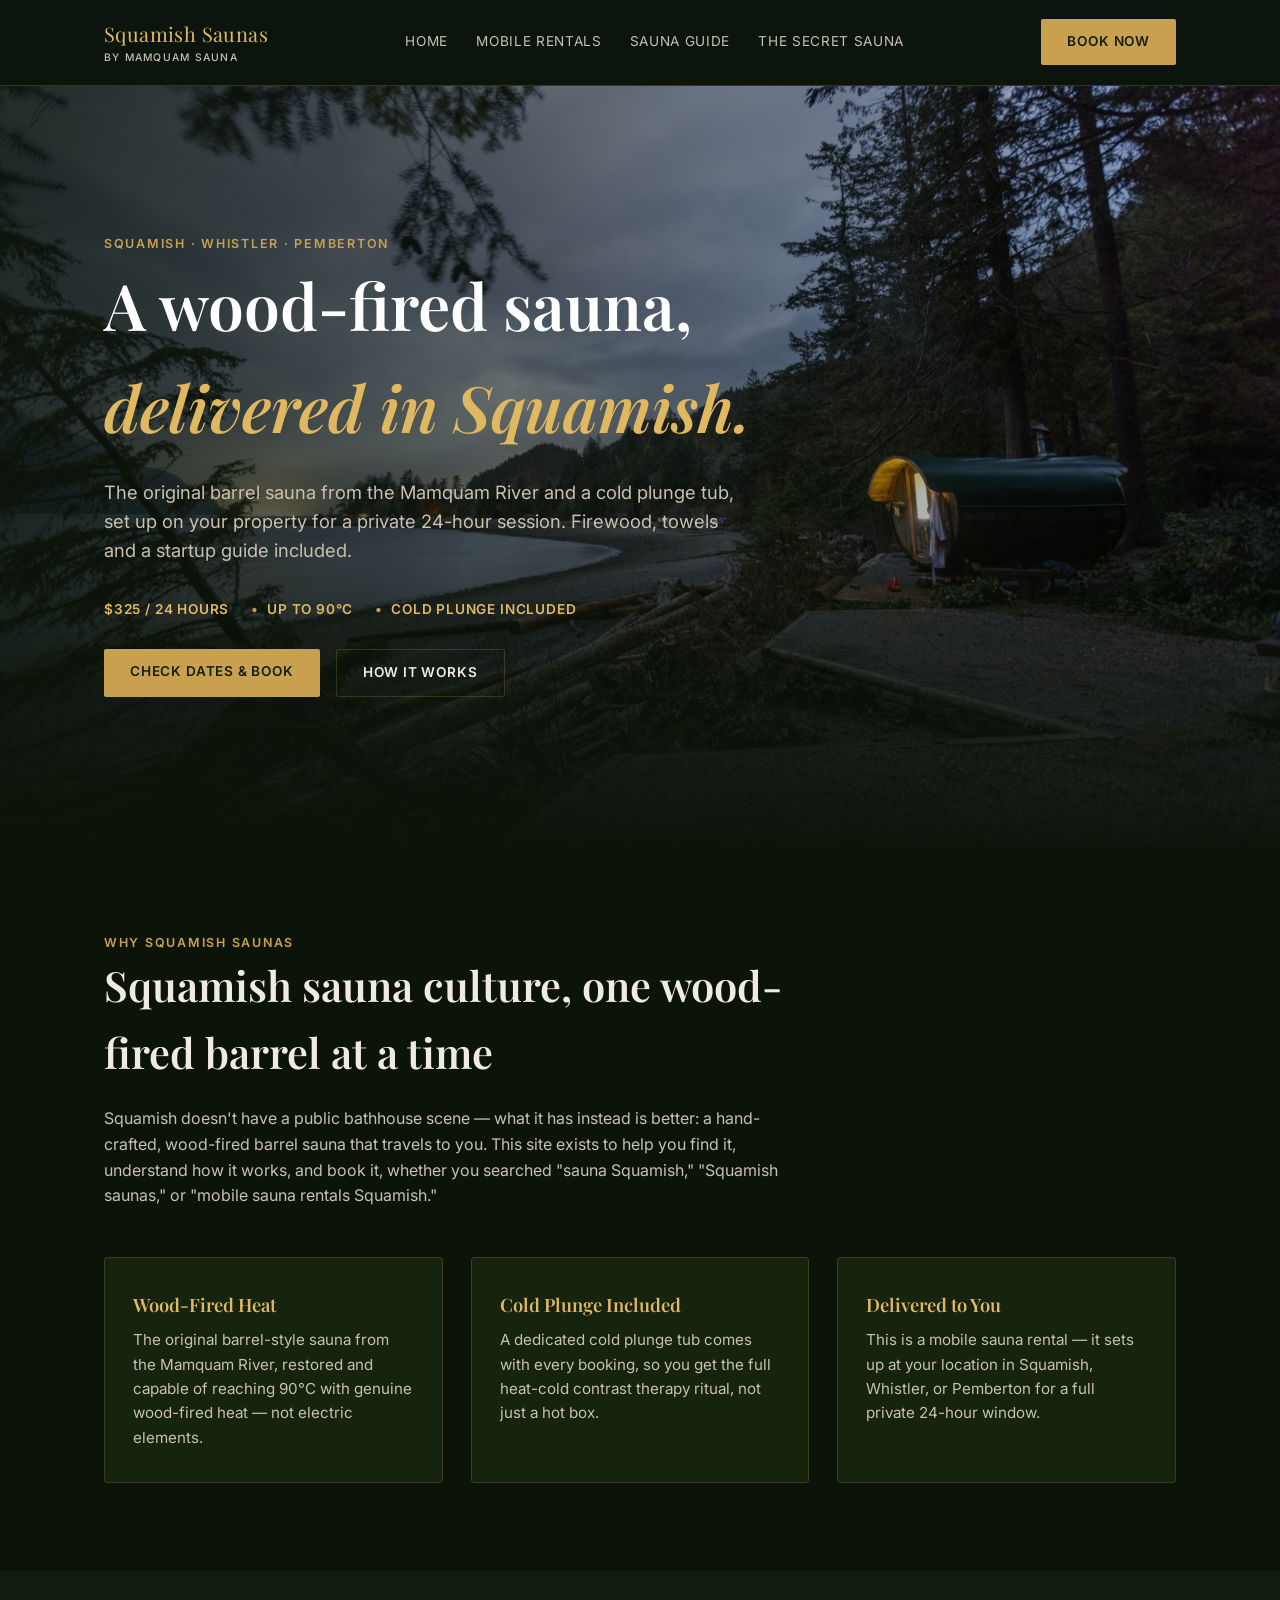
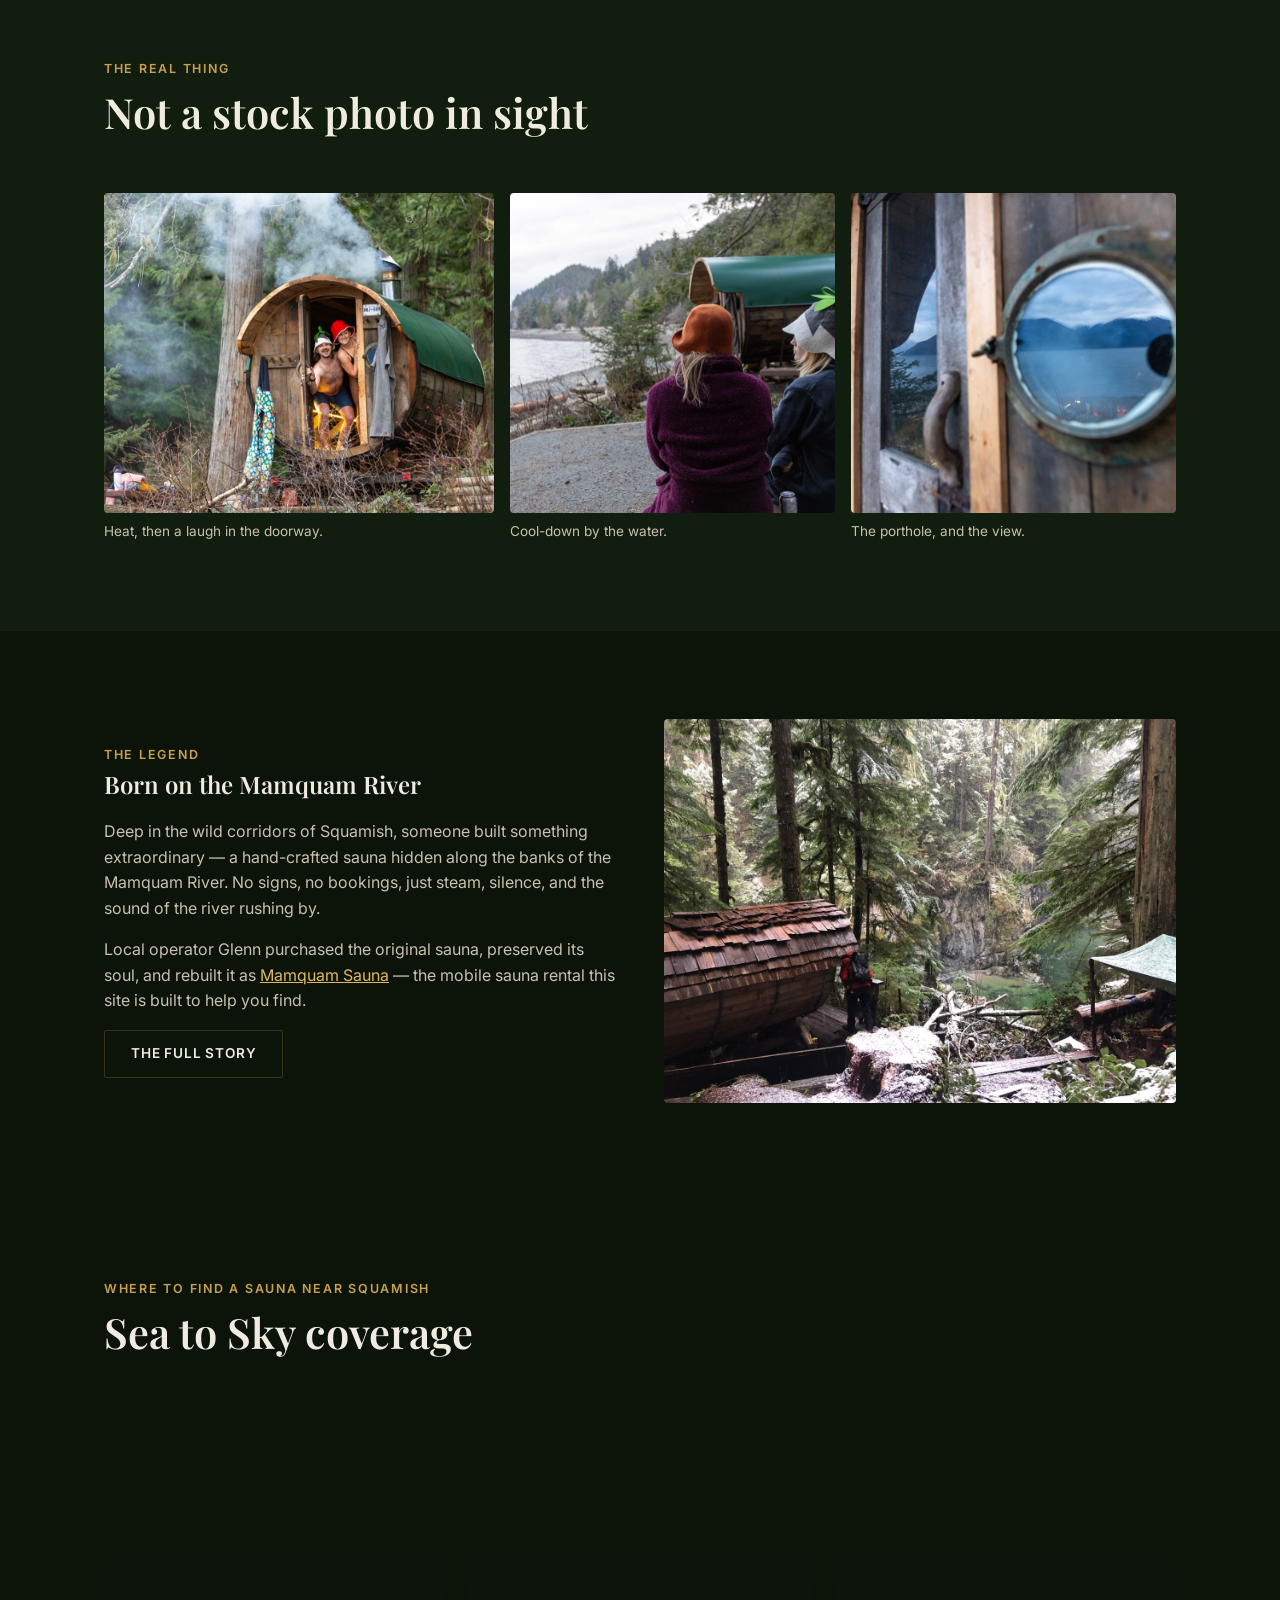
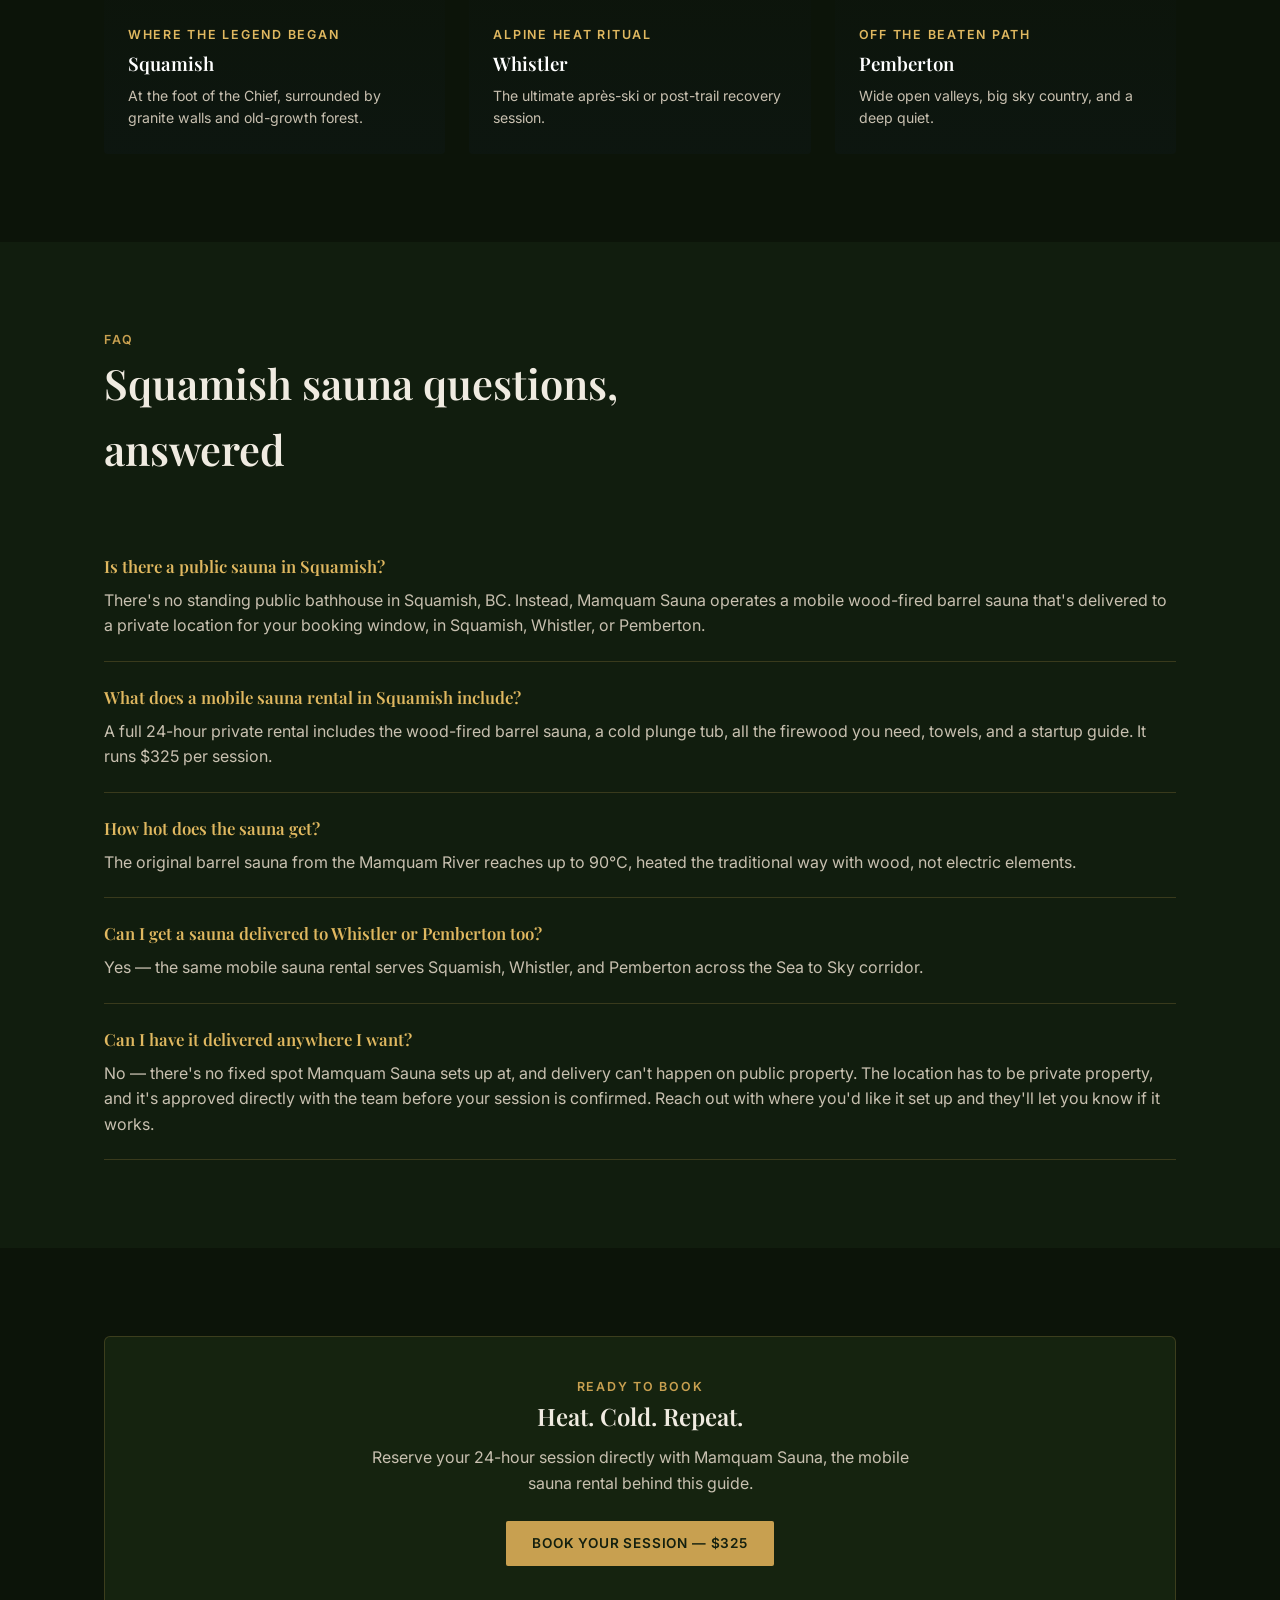
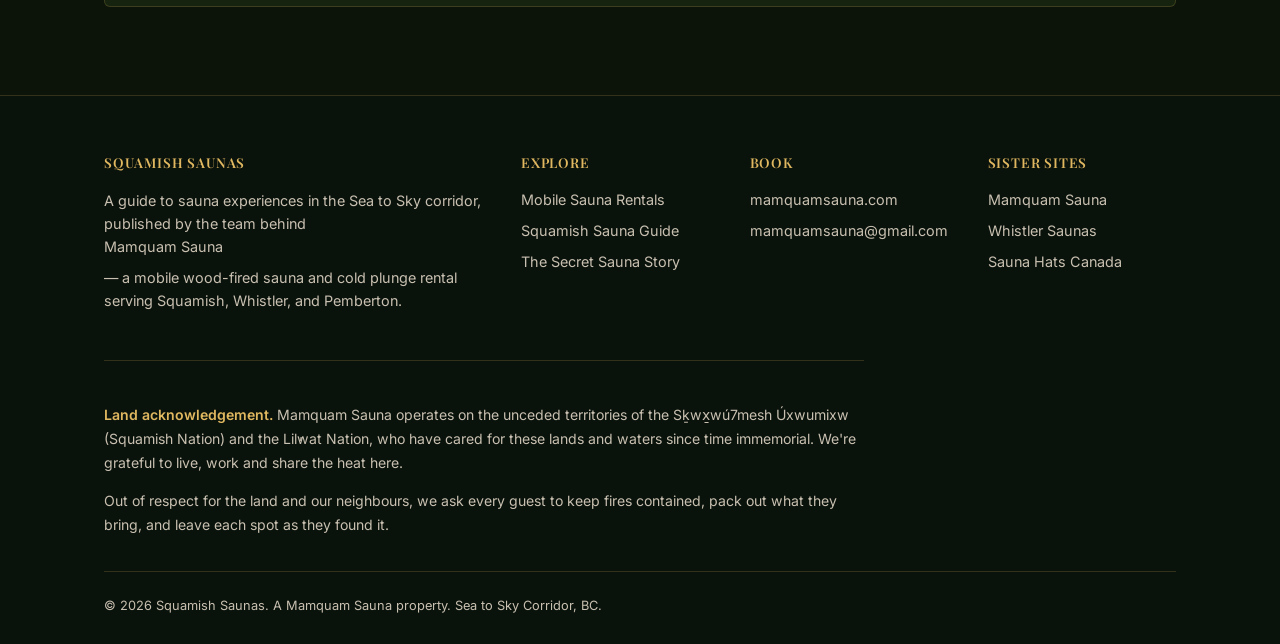
==== index.html @ cf13e7b3 "Respect note: drop private-property line Co-Authored-By: Claude Opus 5.5 <noreply@anthropic.com>" ====
<!DOCTYPE html>
<html lang="en">
<head>
<meta charset="UTF-8" />
<meta name="viewport" content="width=device-width, initial-scale=1.0" />
<title>Squamish Saunas | Sauna &amp; Mobile Sauna Rentals in Squamish, BC</title>
<meta name="description" content="Your guide to saunas in Squamish, BC — including mobile sauna rentals with cold plunge, wood-fired heat, and firewood included. Brought to you by Mamquam Sauna." />
<meta name="robots" content="index, follow" />
<link rel="canonical" href="https://www.saunasquamish.com/" />
<meta property="og:type" content="website" />
<meta property="og:site_name" content="Squamish Saunas" />
<meta property="og:title" content="Squamish Saunas | Sauna & Mobile Sauna Rentals in Squamish, BC" />
<meta property="og:description" content="Your guide to saunas in Squamish, BC — including mobile sauna rentals with cold plunge, wood-fired heat, and firewood included." />
<meta property="og:url" content="https://www.saunasquamish.com/" />
<meta property="og:image" content="https://www.saunasquamish.com/img/sauna-dusk.jpg" />
<meta name="twitter:card" content="summary_large_image" />
<link rel="stylesheet" href="style.css" />
<script type="application/ld+json">
{
  "@context": "https://schema.org",
  "@type": "LocalBusiness",
  "name": "Squamish Saunas",
  "alternateName": "Mamquam Sauna",
  "description": "Mobile sauna rentals and sauna sessions in Squamish, BC, featuring wood-fired heat and cold plunge.",
  "url": "https://www.saunasquamish.com/",
  "priceRange": "$325",
  "areaServed": [
    { "@type": "City", "name": "Squamish" },
    { "@type": "City", "name": "Whistler" },
    { "@type": "City", "name": "Pemberton" }
  ],
  "address": { "@type": "PostalAddress", "addressLocality": "Squamish", "addressRegion": "BC", "addressCountry": "CA" },
  "sameAs": ["https://www.mamquamsauna.com/", "https://www.saunawhistler.com/"]
}
</script>
</head>
<body>

<header class="site">
  <div class="bar">
    <div class="brand">Squamish Saunas<small>By Mamquam Sauna</small></div>
    <nav class="main">
      <a href="/">Home</a>
      <a href="mobile-sauna-rentals-squamish.html">Mobile Rentals</a>
      <a href="squamish-saunas-guide.html">Sauna Guide</a>
      <a href="mamquam-sauna.html">The Secret Sauna</a>
    </nav>
    <button class="hamburger" type="button" aria-label="Menu" aria-expanded="false">&#9776;</button>
    <a href="https://rentedlocal.com/book-appointment?embed_key=mamquamsauna-f3160d" class="btn" data-book>Book Now</a>
  </div>
</header>

<section class="hero" style="background-image:url('img/sauna-dusk.jpg');">
  <div class="wrap">
    <div class="eyebrow">Squamish · Whistler · Pemberton</div>
    <h1>A wood-fired sauna,<br><em>delivered in Squamish.</em></h1>
    <p class="lead">The original barrel sauna from the Mamquam River and a cold plunge tub, set up on your property for a private 24-hour session. Firewood, towels and a startup guide included.</p>
    <ul class="facts"><li>$325 / 24 hours</li><li>Up to 90°C</li><li>Cold plunge included</li></ul>
    <div class="cta-row">
      <a href="https://rentedlocal.com/book-appointment?embed_key=mamquamsauna-f3160d" class="btn" data-book>Check Dates &amp; Book</a>
      <a href="mobile-sauna-rentals-squamish.html" class="btn ghost">How It Works</a>
    </div>
  </div>
</section>

<section>
  <div class="wrap">
    <div class="section-head">
      <div class="eyebrow">Why Squamish Saunas</div>
      <h2>Squamish sauna culture, one wood-fired barrel at a time</h2>
      <p style="color:var(--text-dim)">Squamish doesn't have a public bathhouse scene — what it has instead is better: a hand-crafted, wood-fired barrel sauna that travels to you. This site exists to help you find it, understand how it works, and book it, whether you searched "sauna Squamish," "Squamish saunas," or "mobile sauna rentals Squamish."</p>
    </div>
    <div class="grid-3">
      <div class="card">
        <h3>Wood-Fired Heat</h3>
        <p>The original barrel-style sauna from the Mamquam River, restored and capable of reaching 90°C with genuine wood-fired heat — not electric elements.</p>
      </div>
      <div class="card">
        <h3>Cold Plunge Included</h3>
        <p>A dedicated cold plunge tub comes with every booking, so you get the full heat-cold contrast therapy ritual, not just a hot box.</p>
      </div>
      <div class="card">
        <h3>Delivered to You</h3>
        <p>This is a mobile sauna rental — it sets up at your location in Squamish, Whistler, or Pemberton for a full private 24-hour window.</p>
      </div>
    </div>
  </div>
</section>

<section class="alt">
  <div class="wrap">
    <div class="section-head">
      <div class="eyebrow">The Real Thing</div>
      <h2>Not a stock photo in sight</h2>
    </div>
    <div class="photo-strip three">
      <figure><img src="img/sauna-door.jpg" alt="Two people in sauna hats smiling from the doorway of the wood-fired barrel sauna, steam rising" loading="lazy" /><figcaption>Heat, then a laugh in the doorway.</figcaption></figure>
      <figure><img src="img/sauna-shore.jpg" alt="Two friends in felt sauna hats cooling down beside the barrel sauna on the shore" loading="lazy" /><figcaption>Cool-down by the water.</figcaption></figure>
      <figure><img src="img/sauna-porthole.jpg" alt="Brass porthole on the sauna door reflecting mountains and the ocean" loading="lazy" /><figcaption>The porthole, and the view.</figcaption></figure>
    </div>
  </div>
</section>

<section>
  <div class="wrap grid-2">
    <div>
      <div class="eyebrow">The Legend</div>
      <h2>Born on the Mamquam River</h2>
      <p style="color:var(--text-dim)">Deep in the wild corridors of Squamish, someone built something extraordinary — a hand-crafted sauna hidden along the banks of the Mamquam River. No signs, no bookings, just steam, silence, and the sound of the river rushing by.</p>
      <p style="color:var(--text-dim)">Local operator Glenn purchased the original sauna, preserved its soul, and rebuilt it as <a href="mamquam-sauna.html" style="color:var(--gold-bright); text-decoration:underline;">Mamquam Sauna</a> — the mobile sauna rental this site is built to help you find.</p>
      <a href="mamquam-sauna.html" class="btn ghost">The Full Story</a>
    </div>
    <img class="rounded" src="img/sauna-river.jpg" alt="The original Mamquam Sauna on the banks of the Mamquam River, Squamish" loading="lazy" />
  </div>
</section>

<section>
  <div class="wrap">
    <div class="section-head">
      <div class="eyebrow">Where to Find a Sauna Near Squamish</div>
      <h2>Sea to Sky coverage</h2>
    </div>
    <div class="locations-grid">
      <a class="loc-card" href="https://www.mamquamsauna.com/#locations" style="background-image:url('https://images.unsplash.com/photo-1663645038231-55fef6adb6e1?crop=entropy&cs=tinysrgb&fit=max&fm=jpg&q=80&w=800')">
        <div class="inner"><div class="eyebrow">Where the legend began</div><h3>Squamish</h3><p>At the foot of the Chief, surrounded by granite walls and old-growth forest.</p></div>
      </a>
      <a class="loc-card" href="https://www.mamquamsauna.com/#locations" style="background-image:url('https://images.unsplash.com/photo-1639436027140-d8b8d7ac5af4?crop=entropy&cs=tinysrgb&fit=max&fm=jpg&q=80&w=800')">
        <div class="inner"><div class="eyebrow">Alpine heat ritual</div><h3>Whistler</h3><p>The ultimate après-ski or post-trail recovery session.</p></div>
      </a>
      <a class="loc-card" href="https://www.mamquamsauna.com/#locations" style="background-image:url('https://images.unsplash.com/photo-1689771716787-0d593884bd65?crop=entropy&cs=tinysrgb&fit=max&fm=jpg&q=80&w=800')">
        <div class="inner"><div class="eyebrow">Off the beaten path</div><h3>Pemberton</h3><p>Wide open valleys, big sky country, and a deep quiet.</p></div>
      </a>
    </div>
  </div>
</section>

<section class="alt">
  <div class="wrap">
    <div class="section-head">
      <div class="eyebrow">FAQ</div>
      <h2>Squamish sauna questions, answered</h2>
    </div>
    <div class="faq-item">
      <h3>Is there a public sauna in Squamish?</h3>
      <p>There's no standing public bathhouse in Squamish, BC. Instead, Mamquam Sauna operates a mobile wood-fired barrel sauna that's delivered to a private location for your booking window, in Squamish, Whistler, or Pemberton.</p>
    </div>
    <div class="faq-item">
      <h3>What does a mobile sauna rental in Squamish include?</h3>
      <p>A full 24-hour private rental includes the wood-fired barrel sauna, a cold plunge tub, all the firewood you need, towels, and a startup guide. It runs $325 per session.</p>
    </div>
    <div class="faq-item">
      <h3>How hot does the sauna get?</h3>
      <p>The original barrel sauna from the Mamquam River reaches up to 90°C, heated the traditional way with wood, not electric elements.</p>
    </div>
    <div class="faq-item">
      <h3>Can I get a sauna delivered to Whistler or Pemberton too?</h3>
      <p>Yes — the same mobile sauna rental serves Squamish, Whistler, and Pemberton across the Sea to Sky corridor.</p>
    </div>
    <div class="faq-item">
      <h3>Can I have it delivered anywhere I want?</h3>
      <p>No — there's no fixed spot Mamquam Sauna sets up at, and delivery can't happen on public property. The location has to be private property, and it's approved directly with the team before your session is confirmed. Reach out with where you'd like it set up and they'll let you know if it works.</p>
    </div>
  </div>
</section>

<section>
  <div class="wrap">
    <div class="callout">
      <div class="eyebrow">Ready to book</div>
      <h2>Heat. Cold. Repeat.</h2>
      <p>Reserve your 24-hour session directly with Mamquam Sauna, the mobile sauna rental behind this guide.</p>
      <a href="https://rentedlocal.com/book-appointment?embed_key=mamquamsauna-f3160d" class="btn" data-book>Book Your Session — $325</a>
    </div>
  </div>
</section>

<footer class="site">
  <div class="wrap">
    <div class="footer-grid">
      <div>
        <h4>Squamish Saunas</h4>
        <p>A guide to sauna experiences in the Sea to Sky corridor, published by the team behind <a href="https://www.mamquamsauna.com/">Mamquam Sauna</a> — a mobile wood-fired sauna and cold plunge rental serving Squamish, Whistler, and Pemberton.</p>
      </div>
      <div>
        <h4>Explore</h4>
        <a href="mobile-sauna-rentals-squamish.html">Mobile Sauna Rentals</a>
        <a href="squamish-saunas-guide.html">Squamish Sauna Guide</a>
        <a href="mamquam-sauna.html">The Secret Sauna Story</a>
      </div>
      <div>
        <h4>Book</h4>
        <a href="https://www.mamquamsauna.com/">mamquamsauna.com</a>
        <a href="mailto:mamquamsauna@gmail.com">mamquamsauna@gmail.com</a>
      </div>
      <div>
        <h4>Sister Sites</h4>
        <a href="https://www.mamquamsauna.com/">Mamquam Sauna</a>
        <a href="https://www.saunawhistler.com/">Whistler Saunas</a>
        <a href="https://saunahatcanada.com/">Sauna Hats Canada</a>
      </div>
    </div>
    <div class="land-ack">
      <p><strong>Land acknowledgement.</strong> Mamquam Sauna operates on the unceded territories of the Sḵwx̱wú7mesh Úxwumixw (Squamish Nation) and the Lil̓wat Nation, who have cared for these lands and waters since time immemorial. We're grateful to live, work and share the heat here.</p>
      <p>Out of respect for the land and our neighbours, we ask every guest to keep fires contained, pack out what they bring, and leave each spot as they found it.</p>
    </div>
    <div class="footer-bottom">
      <span>&copy; 2026 Squamish Saunas. A Mamquam Sauna property. Sea to Sky Corridor, BC.</span>
    </div>
  </div>
</footer>

<script src="https://rentedlocal.com/rented-local-widget.js" data-embed-key="mamquamsauna-f3160d" data-embed-auto="false" defer></script>
<script src="https://sauna-chat.thefulltimehobby.workers.dev/widget.js" defer></script>
<script src="site.js" defer></script>
</body>
</html>
---- style.css ----
@import url('https://fonts.googleapis.com/css2?family=Playfair+Display:wght@400;600;700&family=Inter:wght@300;400;500;600&display=swap');

:root {
  --bg: #0c1409;
  --bg-alt: #111d0e;
  --panel: #15230f;
  --gold: #c8a050;
  --gold-bright: #e0b860;
  --text: #f0ebe1;
  --text-dim: #c8c0b0;
  --border: rgba(200, 160, 80, 0.22);
}

* { box-sizing: border-box; }

html { scroll-behavior: smooth; }

body {
  margin: 0;
  background: var(--bg);
  color: var(--text);
  font-family: 'Inter', -apple-system, BlinkMacSystemFont, sans-serif;
  line-height: 1.6;
}

h1, h2, h3, h4 { font-family: 'Playfair Display', serif; font-weight: 600; margin: 0 0 0.5em; }

a { color: inherit; text-decoration: none; }

.wrap { max-width: 1120px; margin: 0 auto; padding: 0 24px; }

.eyebrow {
  color: var(--gold);
  letter-spacing: 0.14em;
  text-transform: uppercase;
  font-size: 0.78rem;
  font-weight: 600;
}

/* Header */
header.site {
  position: sticky;
  top: 0;
  z-index: 50;
  background: rgba(13, 22, 16, 0.92);
  backdrop-filter: blur(6px);
  border-bottom: 1px solid var(--border);
}
header.site .bar {
  display: flex;
  align-items: center;
  justify-content: space-between;
  padding: 18px 24px;
  max-width: 1120px;
  margin: 0 auto;
}
.brand {
  font-family: 'Playfair Display', serif;
  font-size: 1.25rem;
  color: var(--gold-bright);
  letter-spacing: 0.02em;
}
.brand small { display: block; font-family: 'Inter', sans-serif; font-size: 0.65rem; letter-spacing: 0.12em; color: var(--text-dim); text-transform: uppercase; font-weight: 500; }
nav.main { display: flex; gap: 28px; align-items: center; }
nav.main a { font-size: 0.85rem; letter-spacing: 0.05em; text-transform: uppercase; color: var(--text-dim); }
nav.main a:hover { color: var(--gold-bright); }
.btn {
  display: inline-block;
  background: var(--gold);
  color: #14200f;
  padding: 12px 26px;
  border-radius: 2px;
  font-weight: 600;
  font-size: 0.85rem;
  letter-spacing: 0.06em;
  text-transform: uppercase;
  border: none;
  cursor: pointer;
}
.btn:hover { background: var(--gold-bright); }
.btn.ghost {
  background: transparent;
  color: var(--text);
  border: 1px solid var(--border);
}
.btn.ghost:hover { border-color: var(--gold); color: var(--gold-bright); }

/* Hero */
.hero {
  position: relative;
  min-height: 78vh;
  display: flex;
  align-items: center;
  background-size: cover;
  background-position: center;
}
.hero::before {
  content: '';
  position: absolute;
  inset: 0;
  background: linear-gradient(180deg, rgba(10,16,11,0.55) 0%, rgba(10,16,11,0.75) 55%, rgba(10,16,11,0.95) 100%);
}
.hero .wrap { position: relative; z-index: 2; padding-top: 60px; padding-bottom: 60px; }
.hero h1 { font-size: clamp(2.4rem, 5vw, 4.2rem); color: #fff; margin-bottom: 0.3em; }
.hero h1 em { font-style: italic; color: var(--gold-bright); }
.hero p.lead { max-width: 640px; font-size: 1.15rem; color: var(--text-dim); margin-bottom: 1.8em; }
.hero .cta-row { display: flex; gap: 16px; flex-wrap: wrap; }

section { padding: 88px 0; }
section.alt { background: var(--bg-alt); }
.section-head { max-width: 680px; margin-bottom: 48px; }
.section-head h2 { font-size: clamp(1.8rem, 3.4vw, 2.6rem); }

.grid-3 { display: grid; grid-template-columns: repeat(3, 1fr); gap: 28px; }
.grid-2 { display: grid; grid-template-columns: 1fr 1fr; gap: 48px; align-items: center; }

.card {
  background: var(--panel);
  border: 1px solid var(--border);
  padding: 32px 28px;
  border-radius: 4px;
}
.card h3 { color: var(--gold-bright); font-size: 1.15rem; }
.card p { color: var(--text-dim); font-size: 0.95rem; margin: 0; }

img.rounded { width: 100%; border-radius: 4px; display: block; }

.stat-row { display: flex; gap: 48px; flex-wrap: wrap; margin-top: 32px; }
.stat { }
.stat .num { font-family: 'Playfair Display', serif; font-size: 2.2rem; color: var(--gold-bright); }
.stat .label { color: var(--text-dim); font-size: 0.85rem; text-transform: uppercase; letter-spacing: 0.05em; }

.locations-grid { display: grid; grid-template-columns: repeat(3, 1fr); gap: 24px; }
.loc-card {
  position: relative;
  border-radius: 4px;
  overflow: hidden;
  height: 340px;
  background-size: cover;
  background-position: center;
  display: flex;
  align-items: flex-end;
}
.loc-card::before { content: ''; position: absolute; inset: 0; background: linear-gradient(180deg, rgba(13,22,16,0) 30%, rgba(13,22,16,0.92) 100%); }
.loc-card .inner { position: relative; z-index: 2; padding: 24px; }
.loc-card .eyebrow { color: var(--gold-bright); }
.loc-card h3 { margin: 4px 0 6px; color: #fff; }
.loc-card p { color: var(--text-dim); font-size: 0.88rem; margin: 0; }

.faq-item { border-bottom: 1px solid var(--border); padding: 22px 0; }
.faq-item h3 { font-size: 1.05rem; color: var(--gold-bright); margin-bottom: 8px; }
.faq-item p { color: var(--text-dim); margin: 0; }

.pull-quote {
  font-family: 'Playfair Display', serif;
  font-style: italic;
  font-size: clamp(1.3rem, 2.6vw, 1.8rem);
  text-align: center;
  color: var(--gold-bright);
  max-width: 780px;
  margin: 0 auto;
}

.callout {
  background: var(--panel);
  border: 1px solid var(--border);
  border-radius: 6px;
  padding: 40px;
  text-align: center;
}
.callout h2 { margin-bottom: 0.4em; }
.callout p { color: var(--text-dim); max-width: 560px; margin: 0 auto 24px; }

article.guide {
  max-width: 760px;
  margin: 0 auto;
}
article.guide h2 { margin-top: 1.6em; font-size: 1.6rem; color: var(--gold-bright); }
article.guide p, article.guide li { color: var(--text-dim); font-size: 1.02rem; }
article.guide ul { padding-left: 1.2em; }
article.guide .lead { font-size: 1.15rem; color: var(--text); }

footer.site {
  background: #0a120c;
  border-top: 1px solid var(--border);
  padding: 56px 0 28px;
}
.footer-grid { display: grid; grid-template-columns: 2fr 1fr 1fr 1fr; gap: 40px; margin-bottom: 40px; }
.footer-grid h4 { color: var(--gold-bright); font-size: 0.85rem; text-transform: uppercase; letter-spacing: 0.06em; margin-bottom: 14px; }
.footer-grid p, .footer-grid a { color: var(--text-dim); font-size: 0.9rem; display: block; margin-bottom: 8px; }
.footer-grid a:hover { color: var(--gold-bright); }
.footer-bottom { border-top: 1px solid var(--border); padding-top: 24px; font-size: 0.8rem; color: var(--text-dim); display: flex; justify-content: space-between; flex-wrap: wrap; gap: 12px; }

.hamburger { display: none; background: none; border: none; color: var(--text); font-size: 1.5rem; cursor: pointer; }

@media (max-width: 860px) {
  .grid-3 { grid-template-columns: 1fr; }
  .grid-2 { grid-template-columns: 1fr; }
  .locations-grid { grid-template-columns: 1fr; }
  .footer-grid { grid-template-columns: 1fr; }
  nav.main { display: none; }
  .hamburger { display: block; }
  header.site .bar { flex-wrap: wrap; gap: 12px; padding: 14px 20px; }
  header.site .bar > .btn { padding: 10px 16px; font-size: 0.75rem; margin-left: auto; }
  header.site.menu-open nav.main {
    display: flex; flex-direction: column; align-items: flex-start; gap: 0;
    order: 10; width: 100%; padding: 8px 0 12px; border-top: 1px solid var(--border);
  }
  header.site.menu-open nav.main a { padding: 12px 0; font-size: 0.95rem; width: 100%; }
  .hero { min-height: 72vh; }
  .hero h1 { font-size: 2.1rem; line-height: 1.15; }
  section { padding: 64px 0; }
  .callout { padding: 32px 22px; }
}

/* Refresh: real photos, tighter hero, photo strip */
.hero { background-position: center 60%; min-height: min(78vh, 780px); }
.hero::before { background: linear-gradient(180deg, rgba(12,20,9,0.35) 0%, rgba(12,20,9,0.6) 50%, rgba(12,20,9,0.96) 100%); }
.hero .lead { color: #e6dfd2; }
.hero .facts { display: flex; flex-wrap: wrap; gap: 10px 22px; margin: 0 0 28px; padding: 0; list-style: none; color: var(--gold-bright); font-size: 0.85rem; letter-spacing: 0.06em; text-transform: uppercase; font-weight: 600; }
.hero .facts li::before { content: '\2022'; margin-right: 8px; color: var(--gold); }
.hero .facts li:first-child::before { content: none; margin: 0; }
.hamburger { width: 44px; height: 44px; line-height: 1; }
img.rounded { aspect-ratio: 4 / 3; object-fit: cover; }
.photo-strip { display: grid; grid-template-columns: 1.3fr 1fr; gap: 16px; }
.photo-strip figure { margin: 0; }
.photo-strip img { width: 100%; height: 360px; object-fit: cover; border-radius: 4px; display: block; }
.photo-strip figcaption { color: var(--text-dim); font-size: 0.85rem; margin-top: 8px; }
.photo-strip.three { grid-template-columns: 1.2fr 1fr 1fr; }
.photo-strip.three img { height: 320px; }
@media (max-width: 860px) {
  .photo-strip, .photo-strip.three { grid-template-columns: 1fr; }
  .photo-strip img, .photo-strip.three img { height: 240px; }
}

/* Hero text sits left; photo subject shows on the right */
.hero .wrap { width: 100%; }
.hero .wrap > * { max-width: 620px; }
.hero .wrap > h1 { max-width: 900px; }
.hero::before {
  background:
    linear-gradient(90deg, rgba(12,20,9,0.85) 0%, rgba(12,20,9,0.55) 45%, rgba(12,20,9,0.1) 100%),
    linear-gradient(180deg, rgba(12,20,9,0) 60%, rgba(12,20,9,0.95) 100%);
}
@media (max-width: 860px) {
  .hero::before { background: linear-gradient(180deg, rgba(12,20,9,0.45) 0%, rgba(12,20,9,0.7) 50%, rgba(12,20,9,0.96) 100%); }
}

/* Land acknowledgement (footer, every page) */
.land-ack { border-top: 1px solid var(--border); padding: 28px 0 4px; margin-bottom: 20px; max-width: 760px; }
.land-ack p { color: var(--text-dim); font-size: 0.88rem; line-height: 1.7; margin-bottom: 10px; }
.land-ack strong { color: var(--gold-bright); font-weight: 600; }
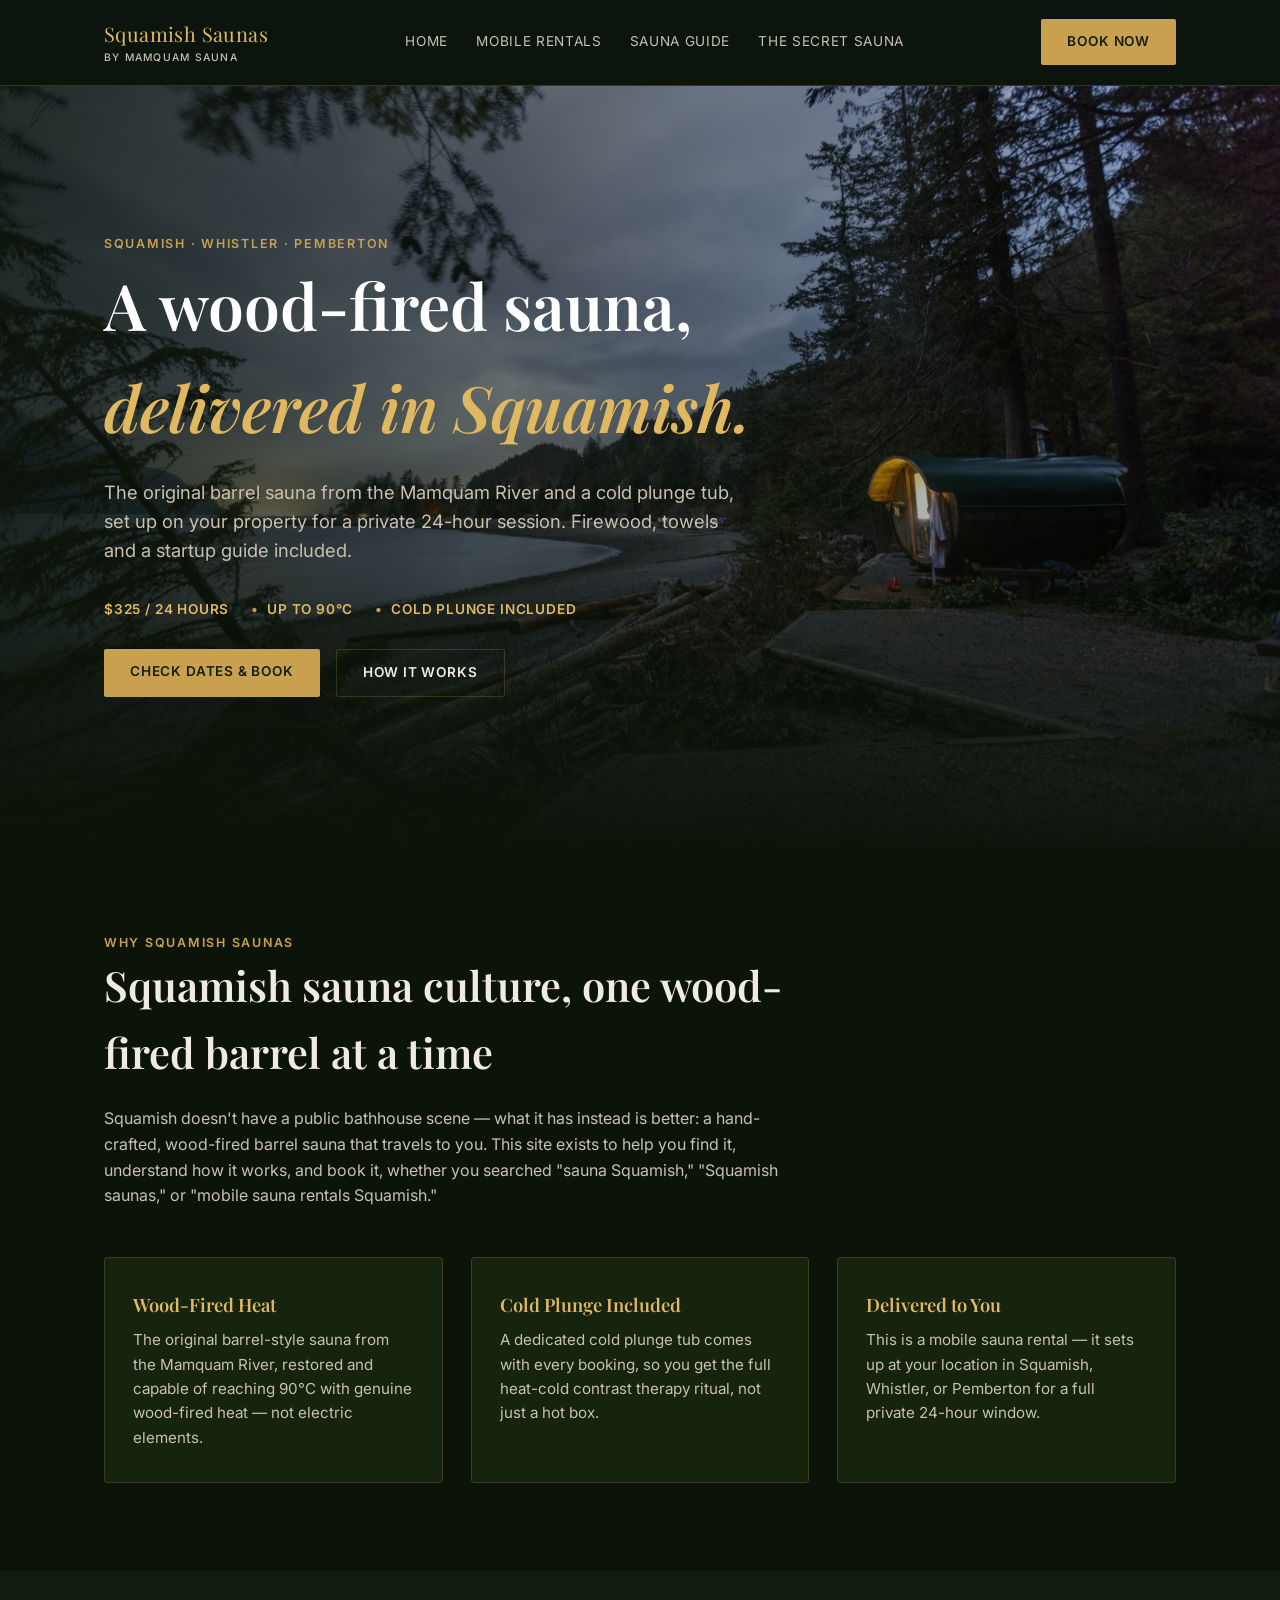
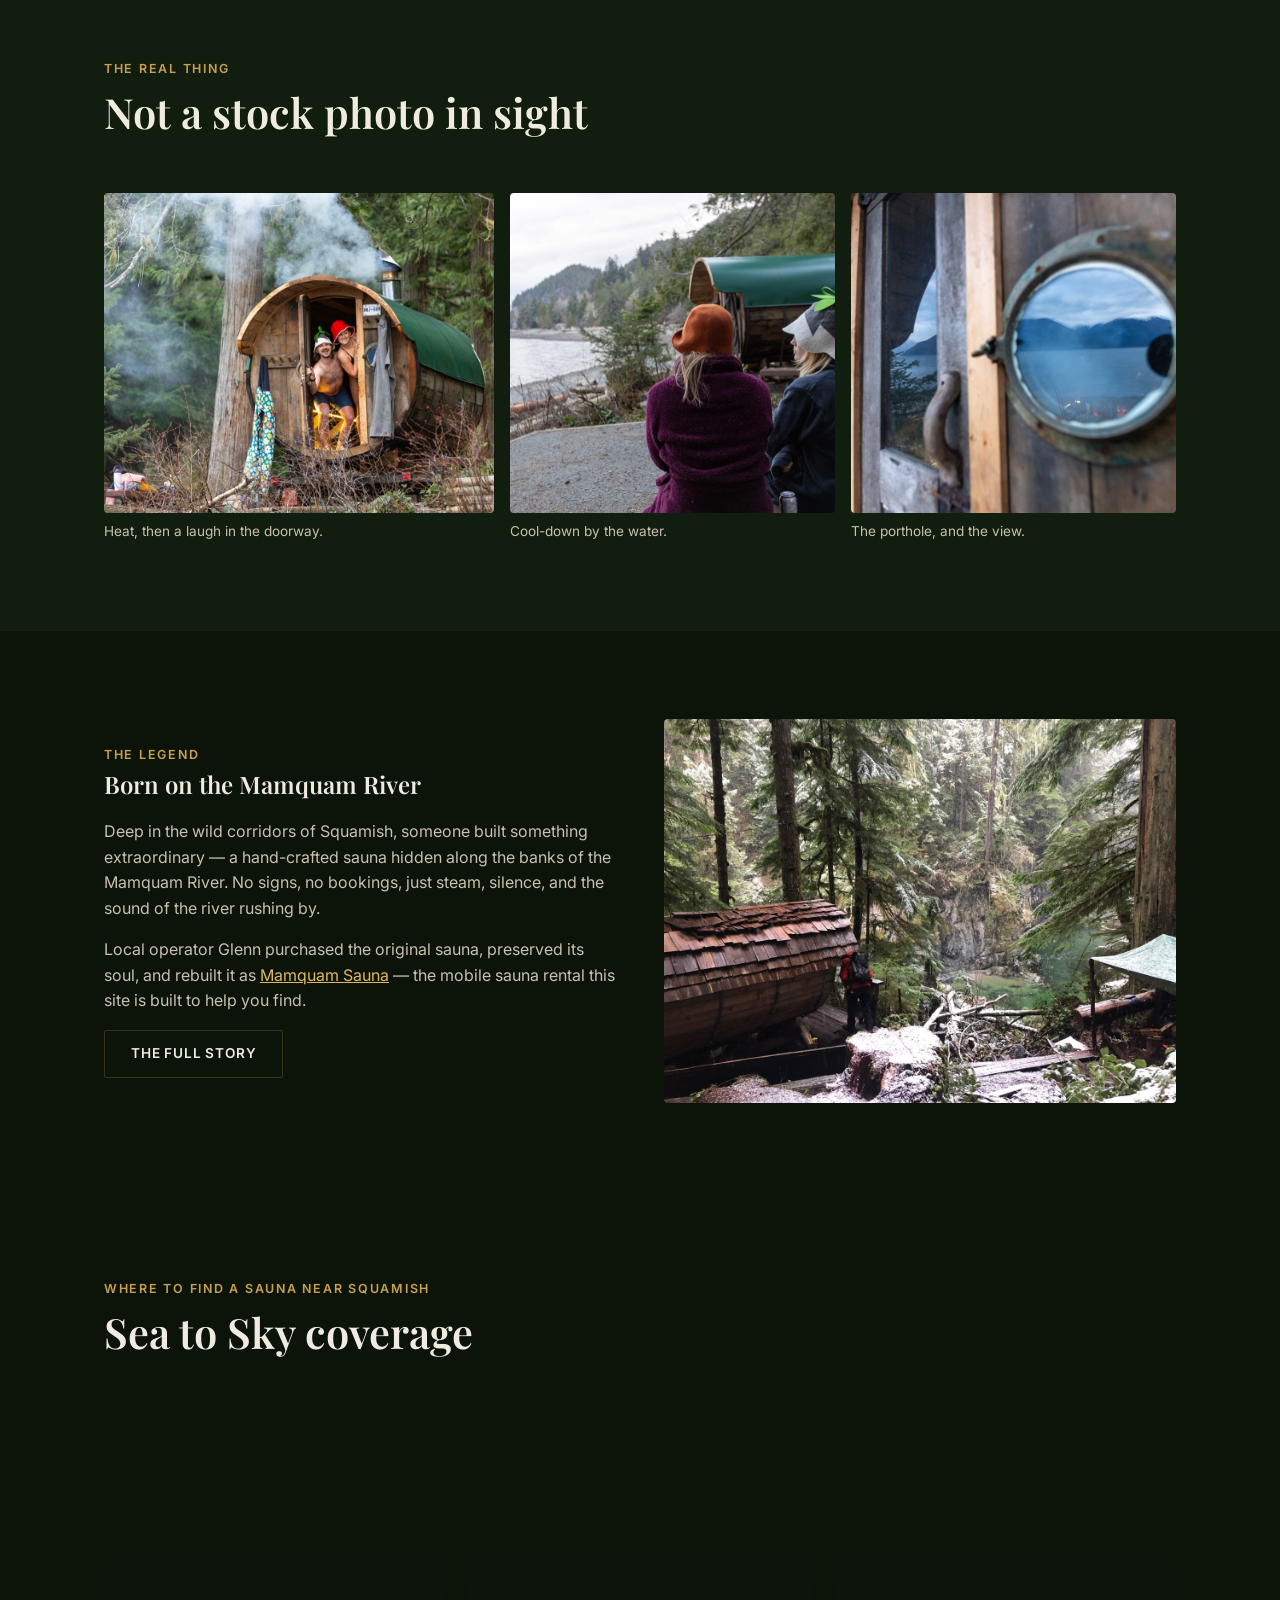
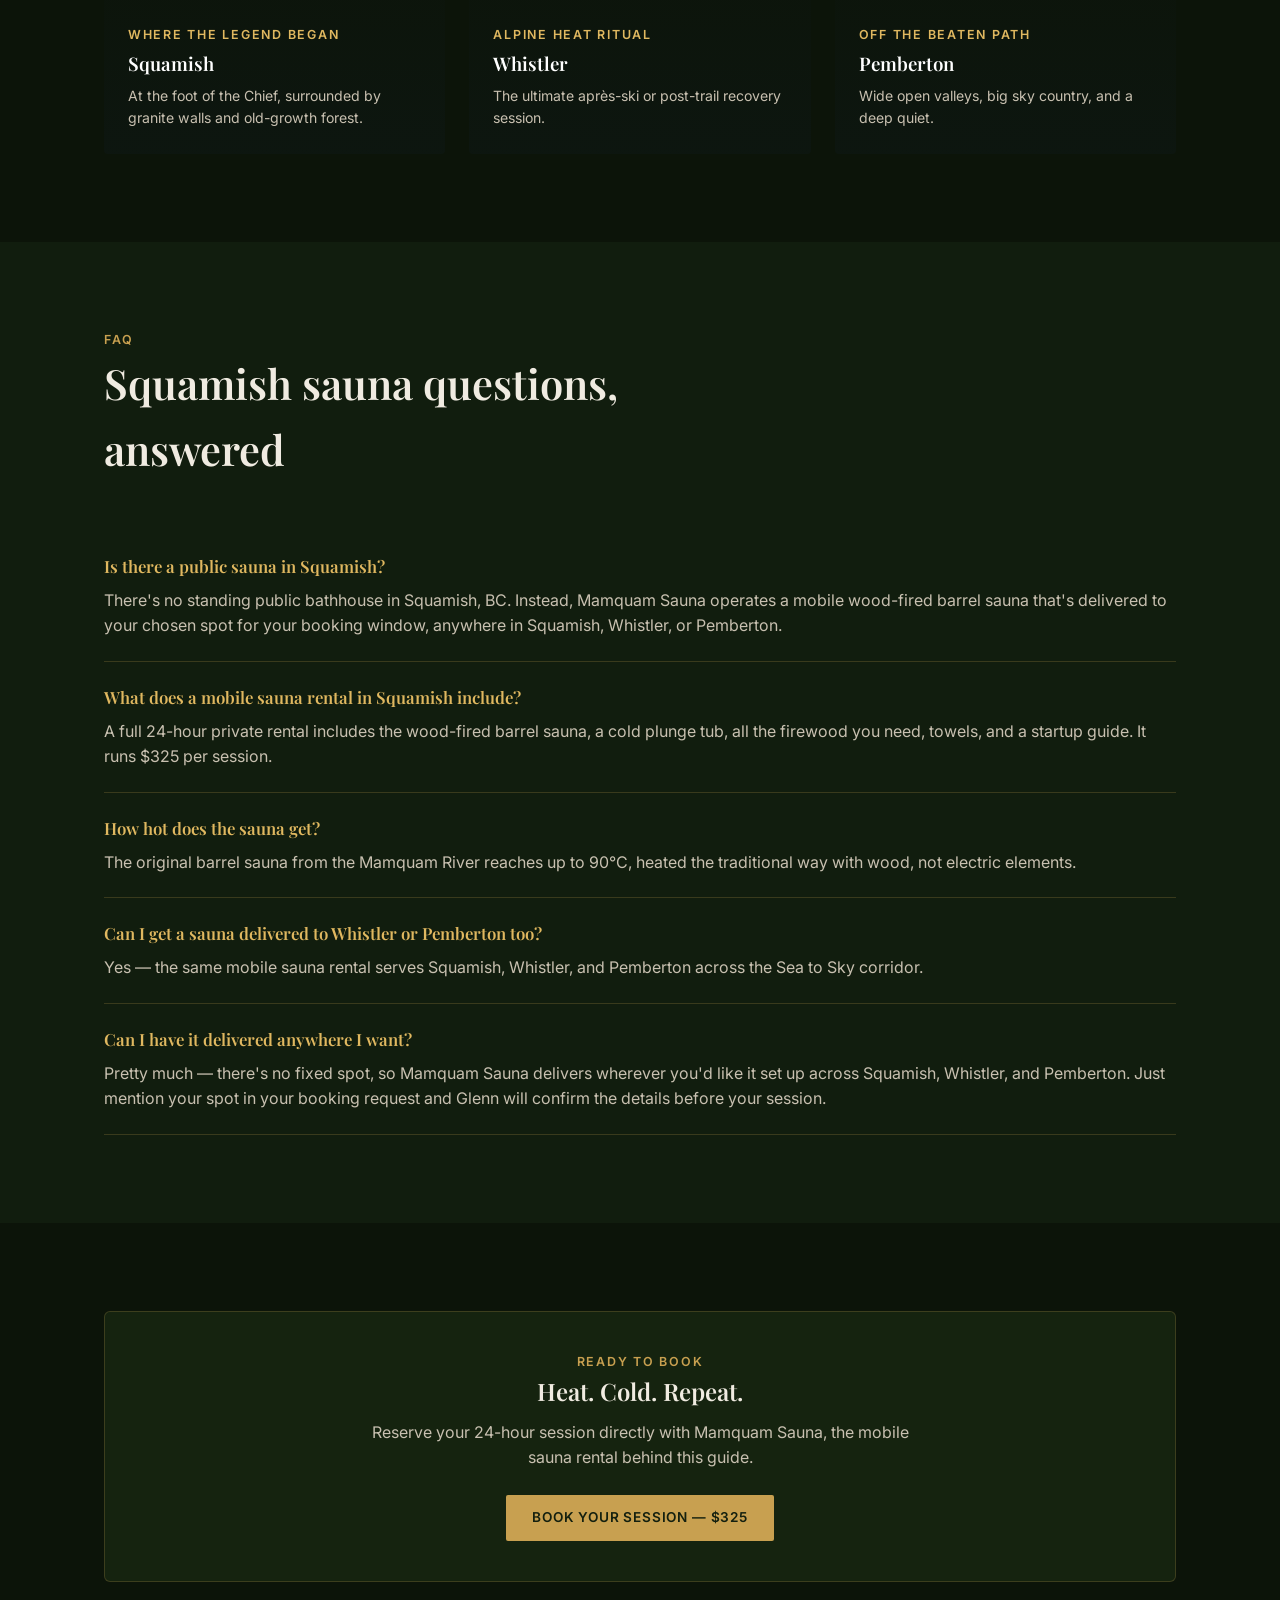
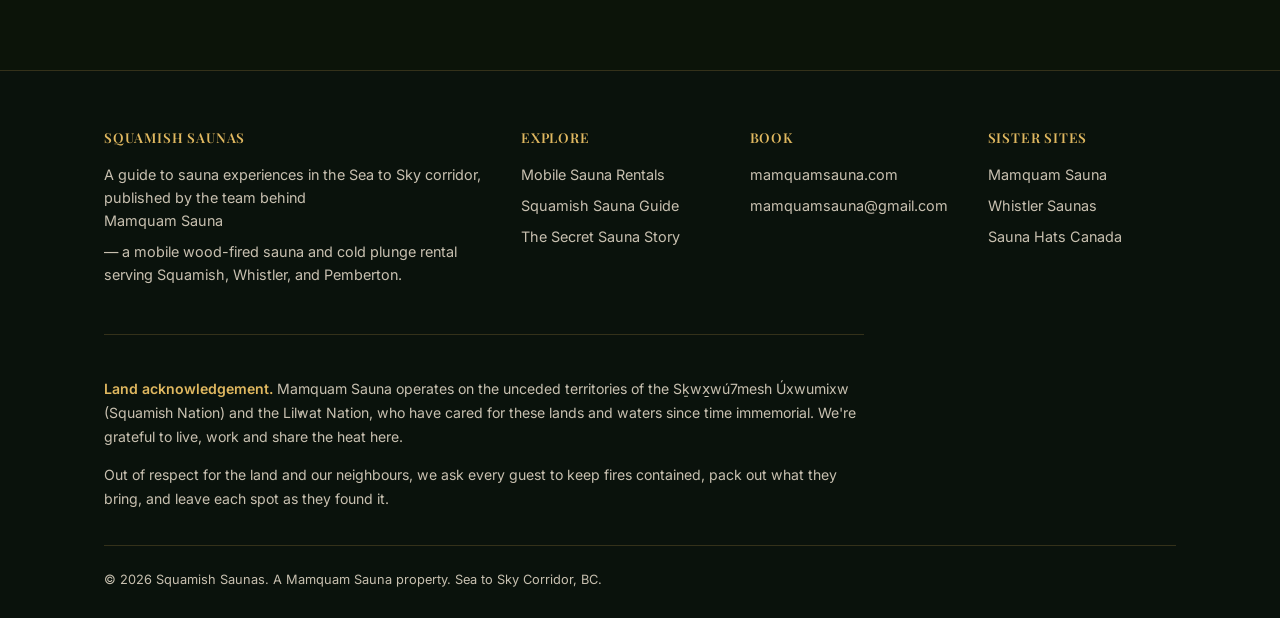
==== commit 4206af22: "Delivery: anywhere in Squamish, Whistler and Pemberton (not just private property) Co-Authored-By: C" ====
--- a/index.html
+++ b/index.html
@@ -142,7 +142,7 @@
     </div>
     <div class="faq-item">
       <h3>Is there a public sauna in Squamish?</h3>
-      <p>There's no standing public bathhouse in Squamish, BC. Instead, Mamquam Sauna operates a mobile wood-fired barrel sauna that's delivered to a private location for your booking window, in Squamish, Whistler, or Pemberton.</p>
+      <p>There's no standing public bathhouse in Squamish, BC. Instead, Mamquam Sauna operates a mobile wood-fired barrel sauna that's delivered to your chosen spot for your booking window, anywhere in Squamish, Whistler, or Pemberton.</p>
     </div>
     <div class="faq-item">
       <h3>What does a mobile sauna rental in Squamish include?</h3>
@@ -158,7 +158,7 @@
     </div>
     <div class="faq-item">
       <h3>Can I have it delivered anywhere I want?</h3>
-      <p>No — there's no fixed spot Mamquam Sauna sets up at, and delivery can't happen on public property. The location has to be private property, and it's approved directly with the team before your session is confirmed. Reach out with where you'd like it set up and they'll let you know if it works.</p>
+      <p>Pretty much — there's no fixed spot, so Mamquam Sauna delivers wherever you'd like it set up across Squamish, Whistler, and Pemberton. Just mention your spot in your booking request and Glenn will confirm the details before your session.</p>
     </div>
   </div>
 </section>
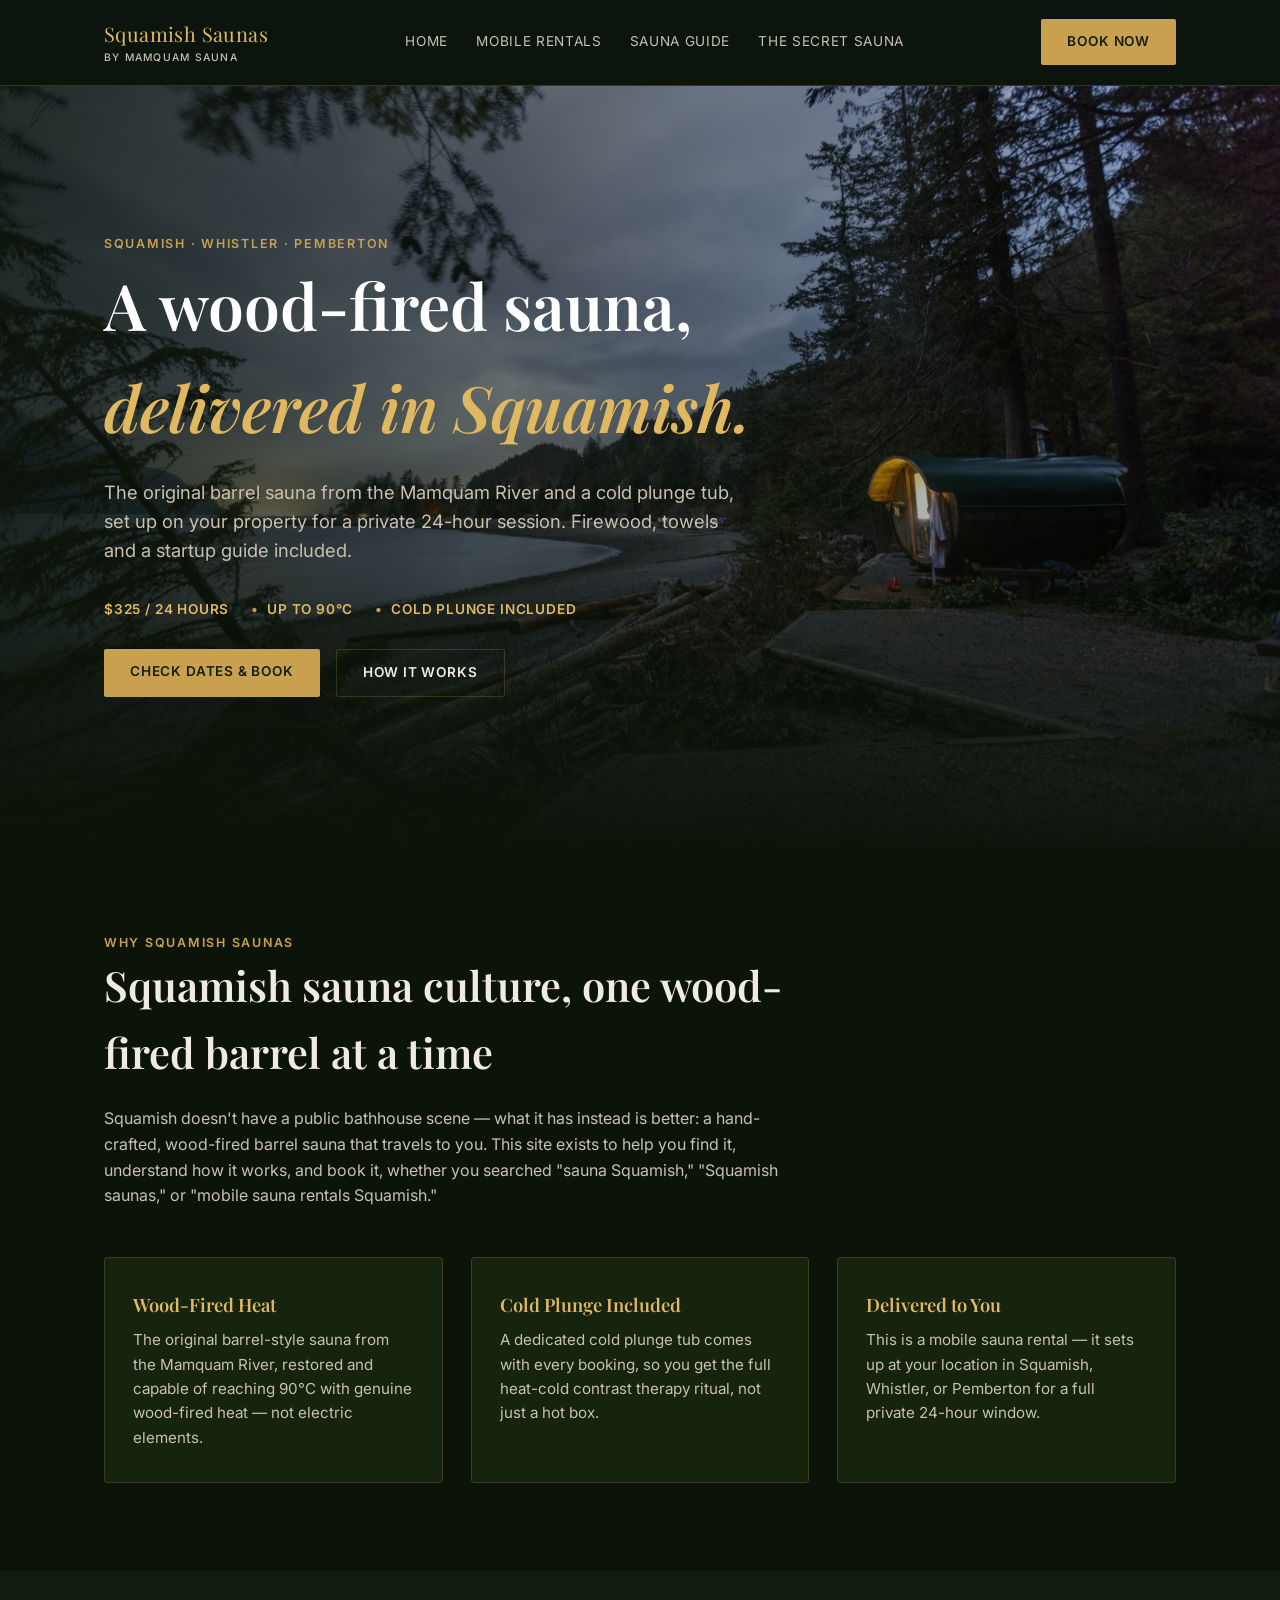
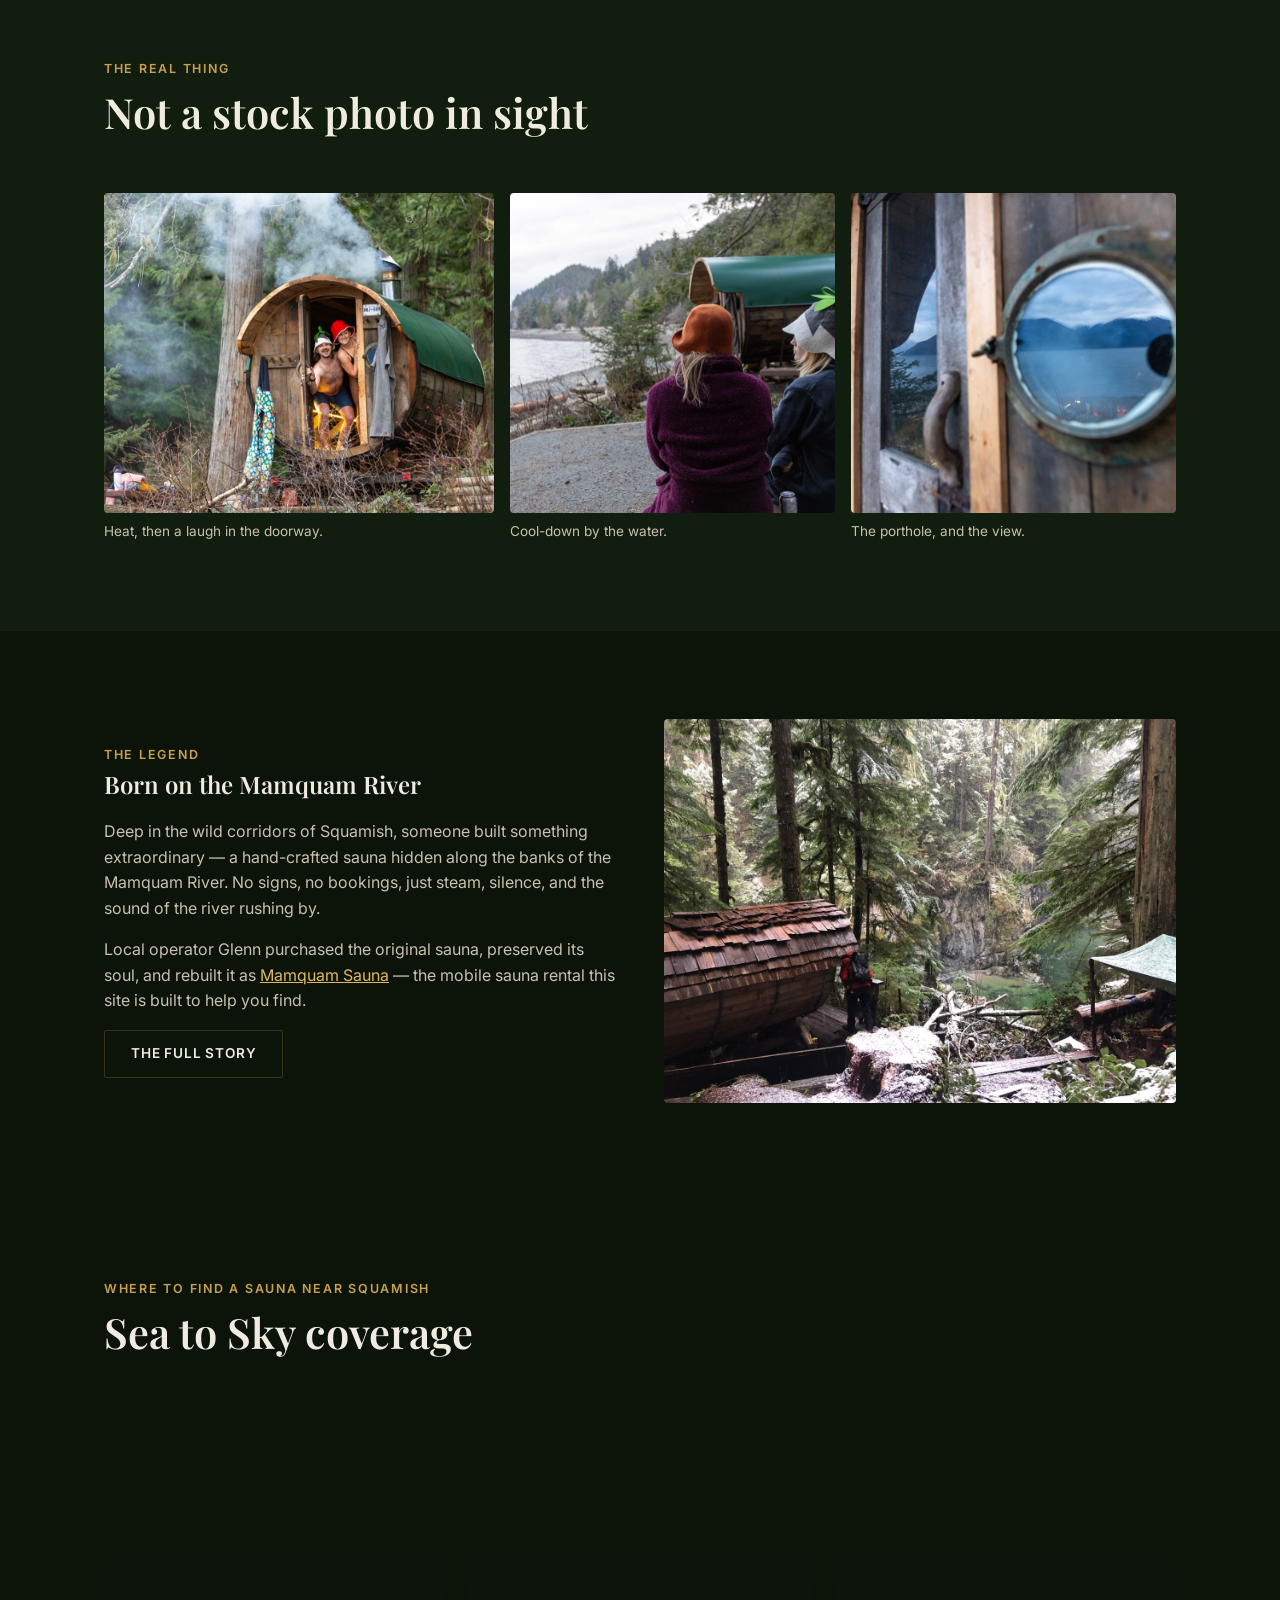
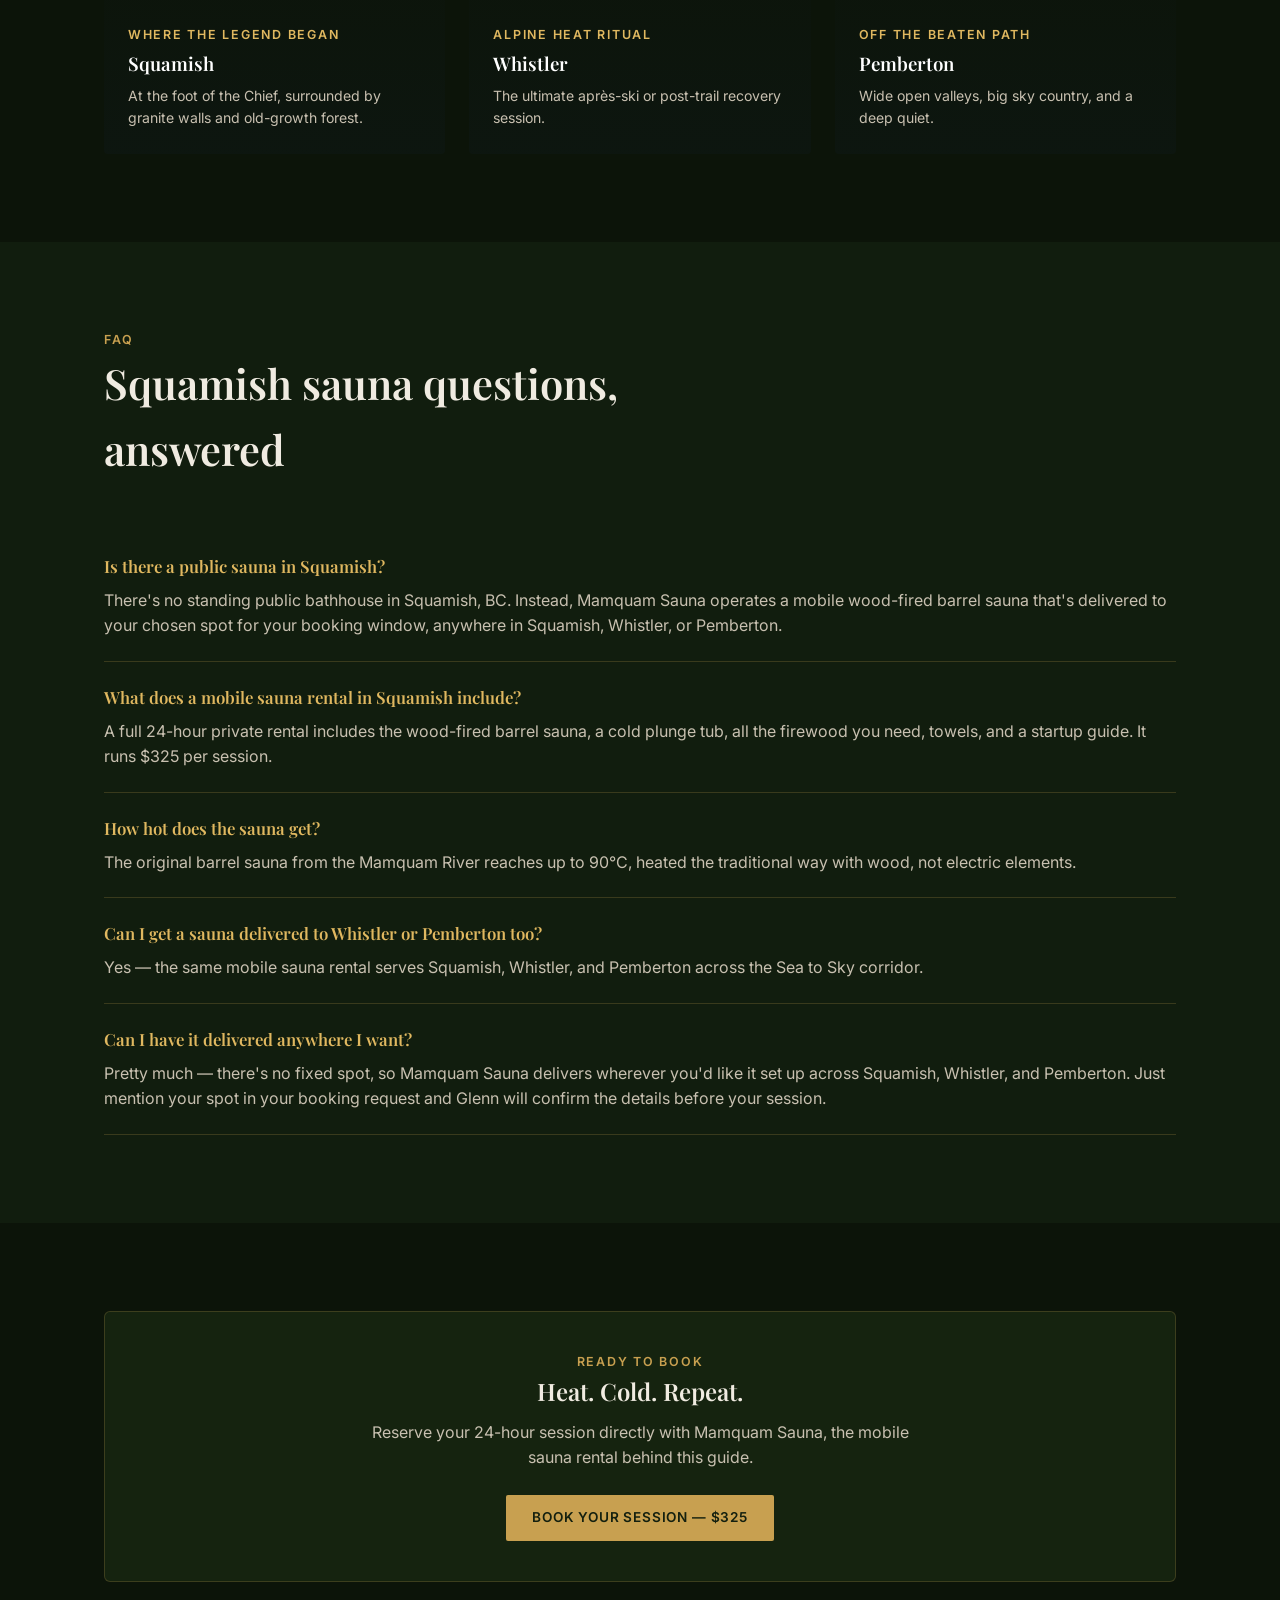
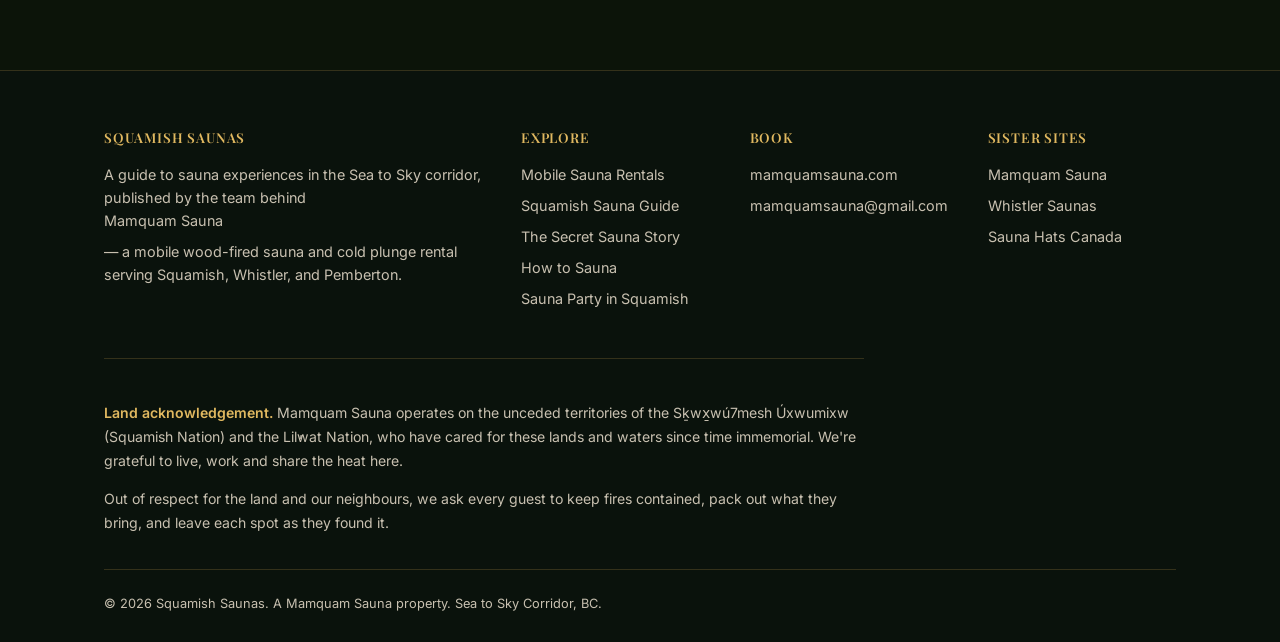
==== commit 9d50f457: "Add 2 guide posts, link them in footer and sitemap Co-Authored-By: Claude Opus 5.5 <noreply@anthropi" ====
--- a/index.html
+++ b/index.html
@@ -186,6 +186,8 @@
         <a href="mobile-sauna-rentals-squamish.html">Mobile Sauna Rentals</a>
         <a href="squamish-saunas-guide.html">Squamish Sauna Guide</a>
         <a href="mamquam-sauna.html">The Secret Sauna Story</a>
+        <a href="how-to-sauna-first-timers-guide.html">How to Sauna</a>
+        <a href="sauna-party-squamish.html">Sauna Party in Squamish</a>
       </div>
       <div>
         <h4>Book</h4>
@@ -212,5 +214,6 @@
 <script src="https://rentedlocal.com/rented-local-widget.js" data-embed-key="mamquamsauna-f3160d" data-embed-auto="false" defer></script>
 <script src="https://sauna-chat.thefulltimehobby.workers.dev/widget.js" defer></script>
 <script src="site.js" defer></script>
+<!-- Cloudflare Web Analytics --><script defer src='https://static.cloudflareinsights.com/beacon.min.js' data-cf-beacon='{"token": "0aafe533153c4208bb2b0b701a22be5f"}'></script><!-- End Cloudflare Web Analytics -->
 </body>
 </html>
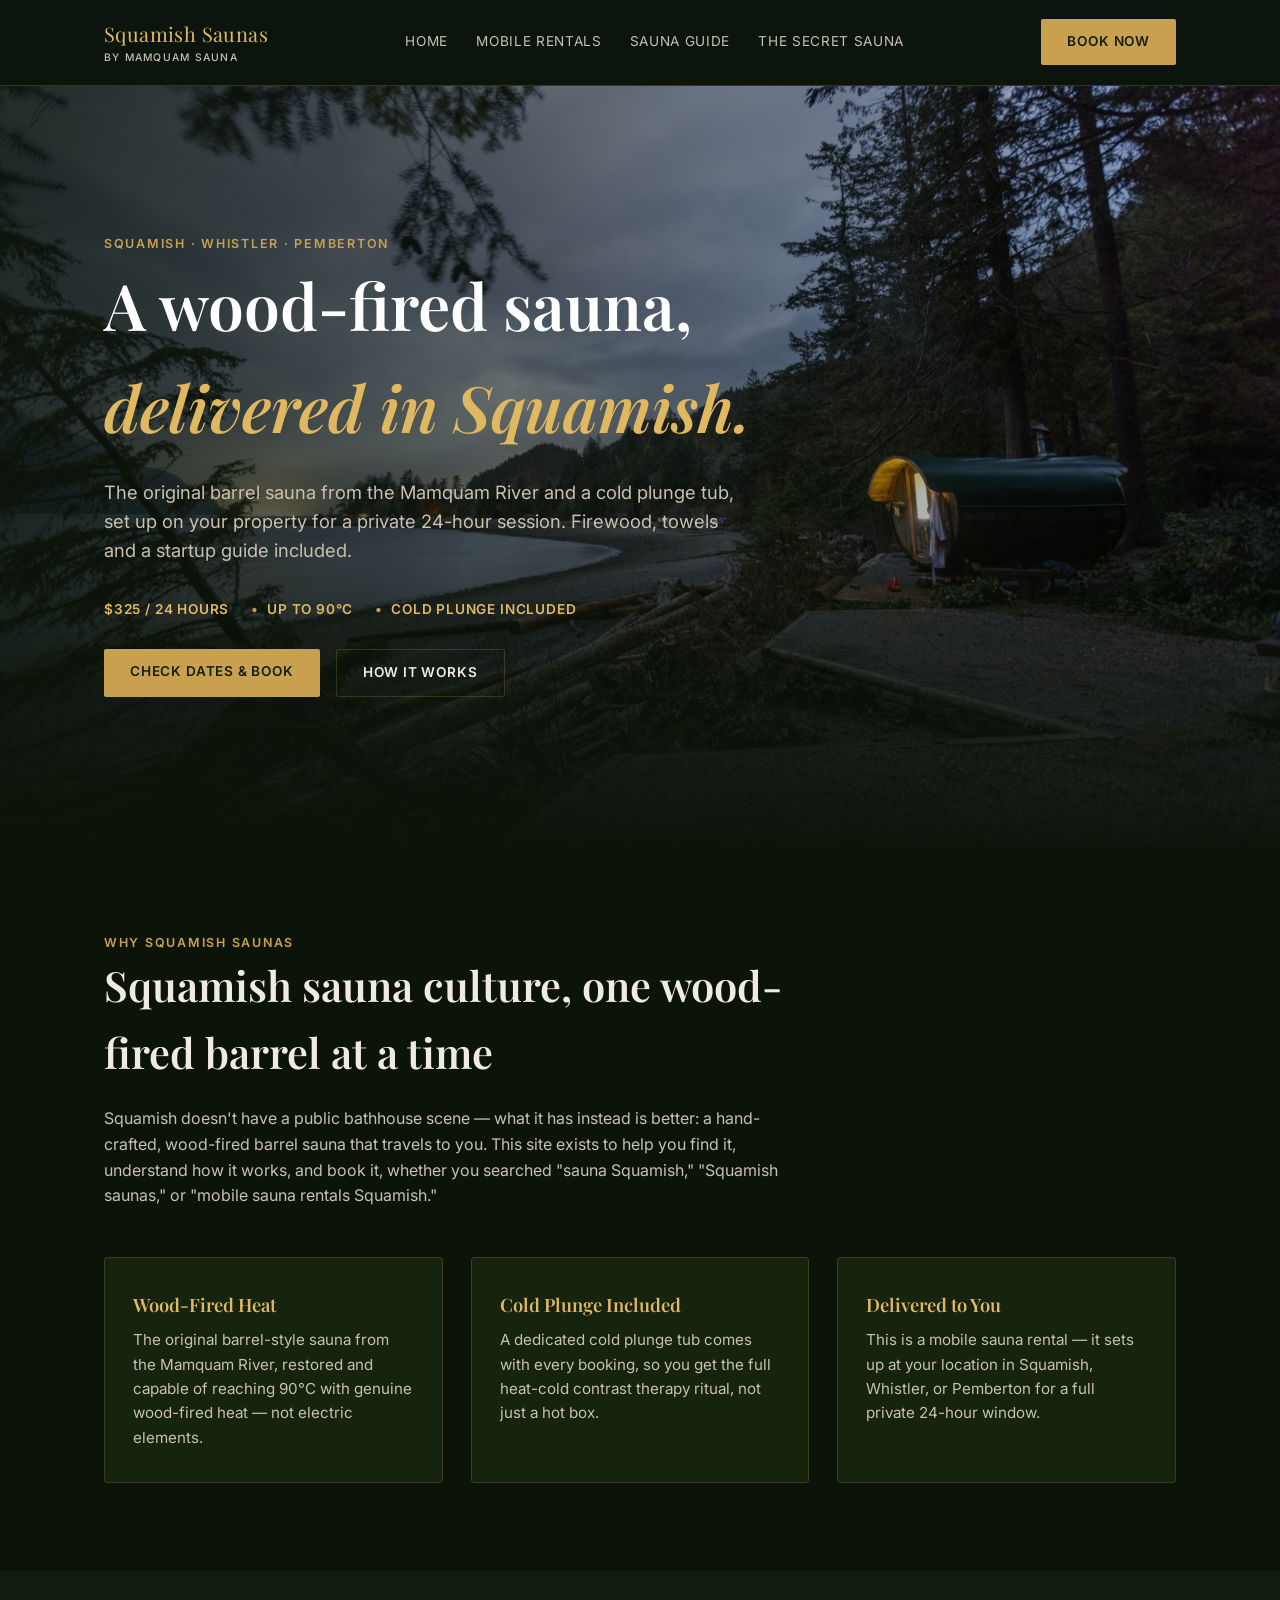
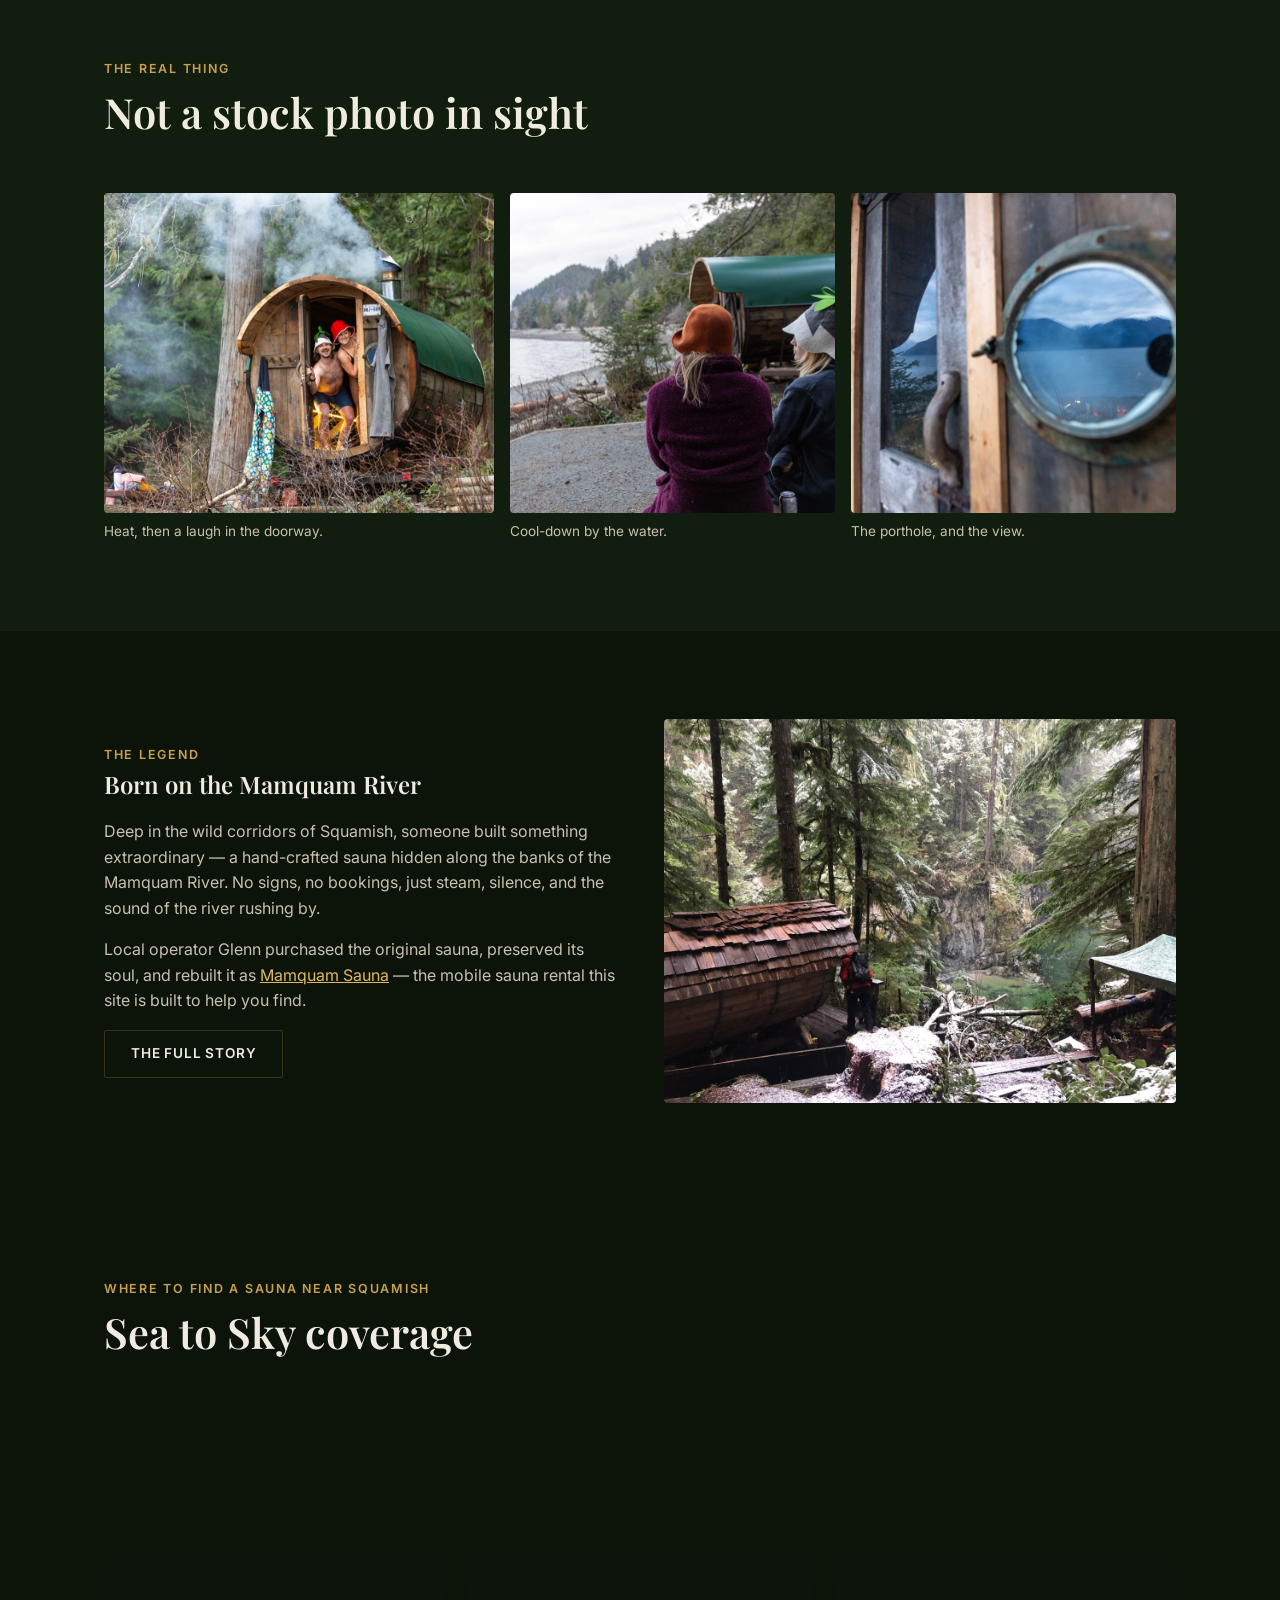
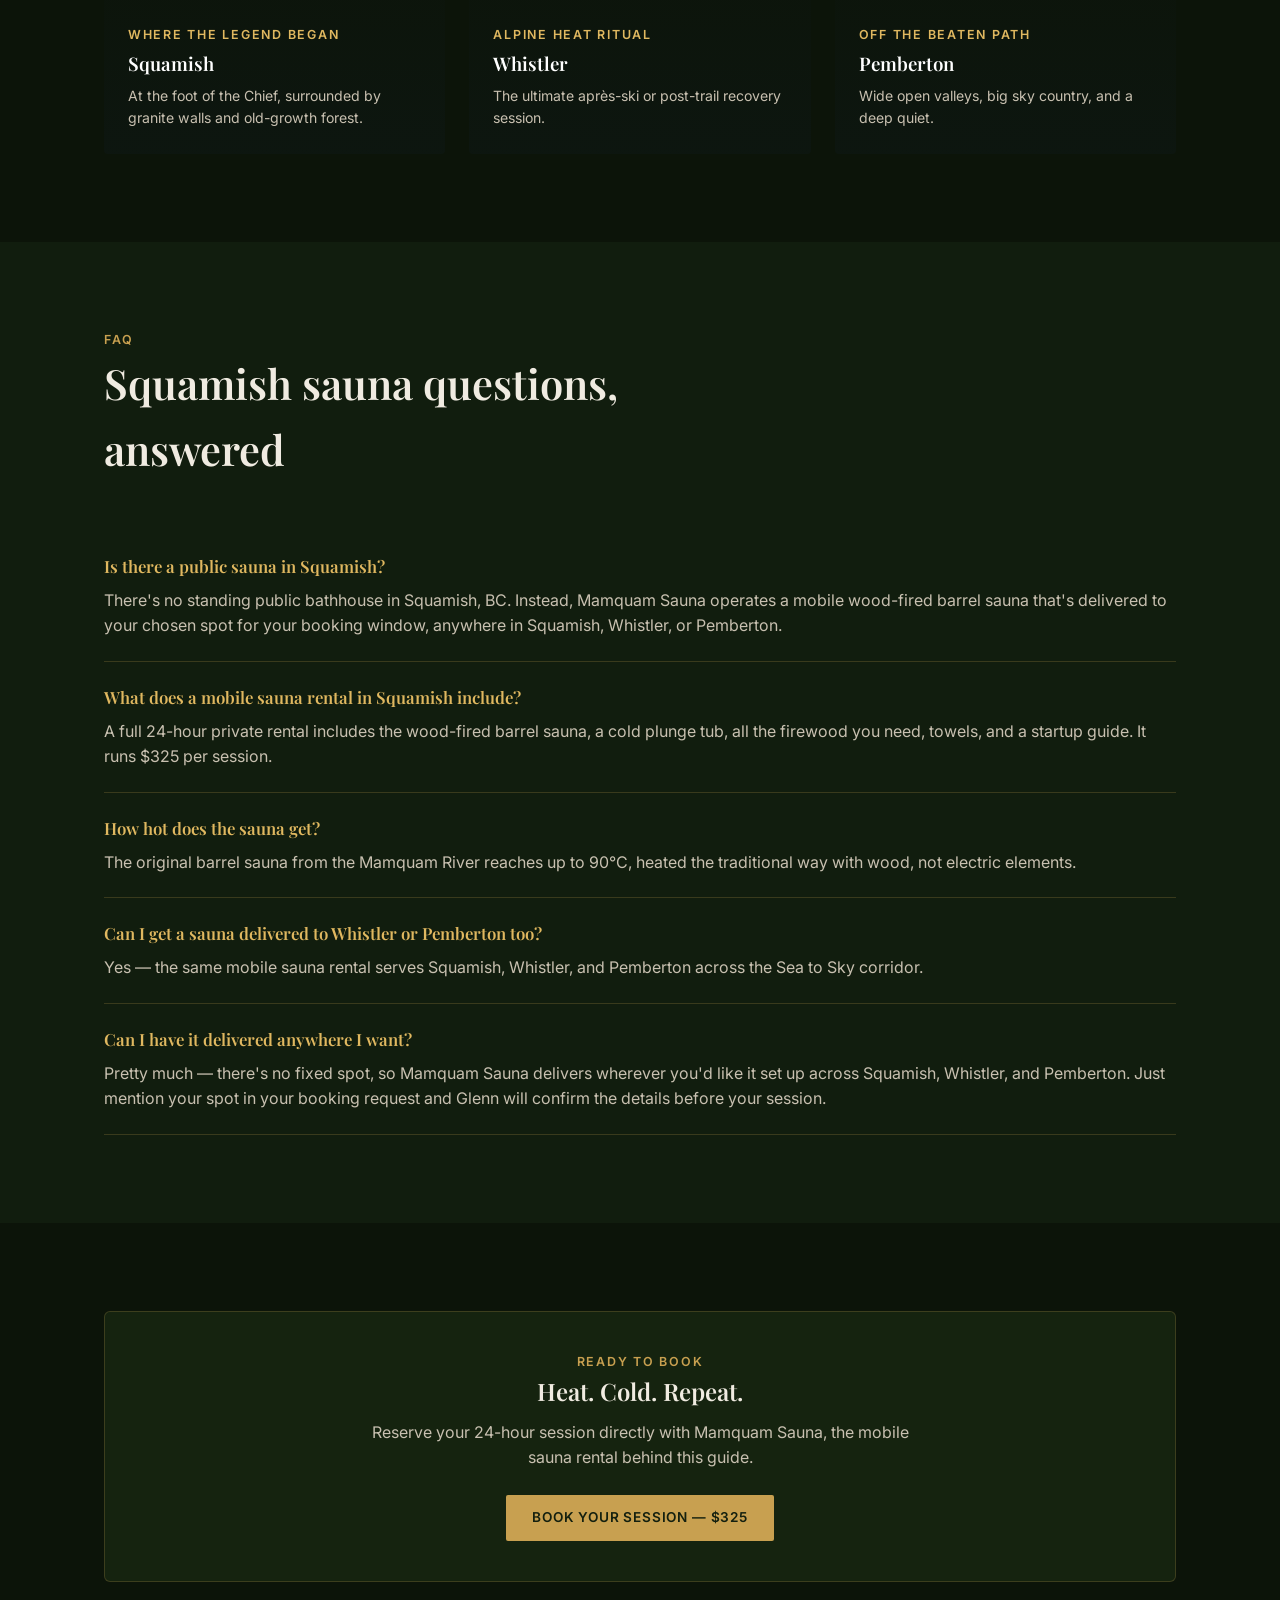
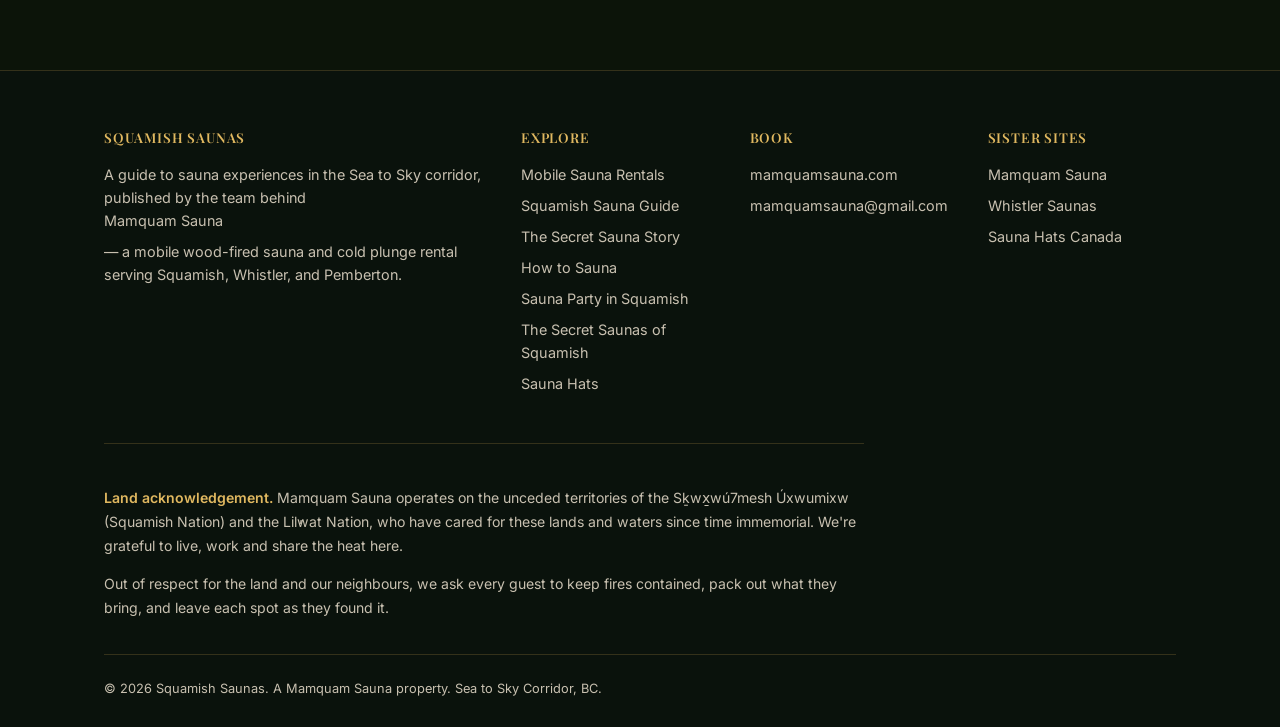
==== commit eec7f073: "Add secret saunas of Squamish and sauna hats posts Co-Authored-By: Claude Opus 5.5 <noreply@anthropi" ====
--- a/index.html
+++ b/index.html
@@ -188,6 +188,8 @@
         <a href="mamquam-sauna.html">The Secret Sauna Story</a>
         <a href="how-to-sauna-first-timers-guide.html">How to Sauna</a>
         <a href="sauna-party-squamish.html">Sauna Party in Squamish</a>
+        <a href="secret-saunas-squamish.html">The Secret Saunas of Squamish</a>
+        <a href="sauna-hats-guide.html">Sauna Hats</a>
       </div>
       <div>
         <h4>Book</h4>
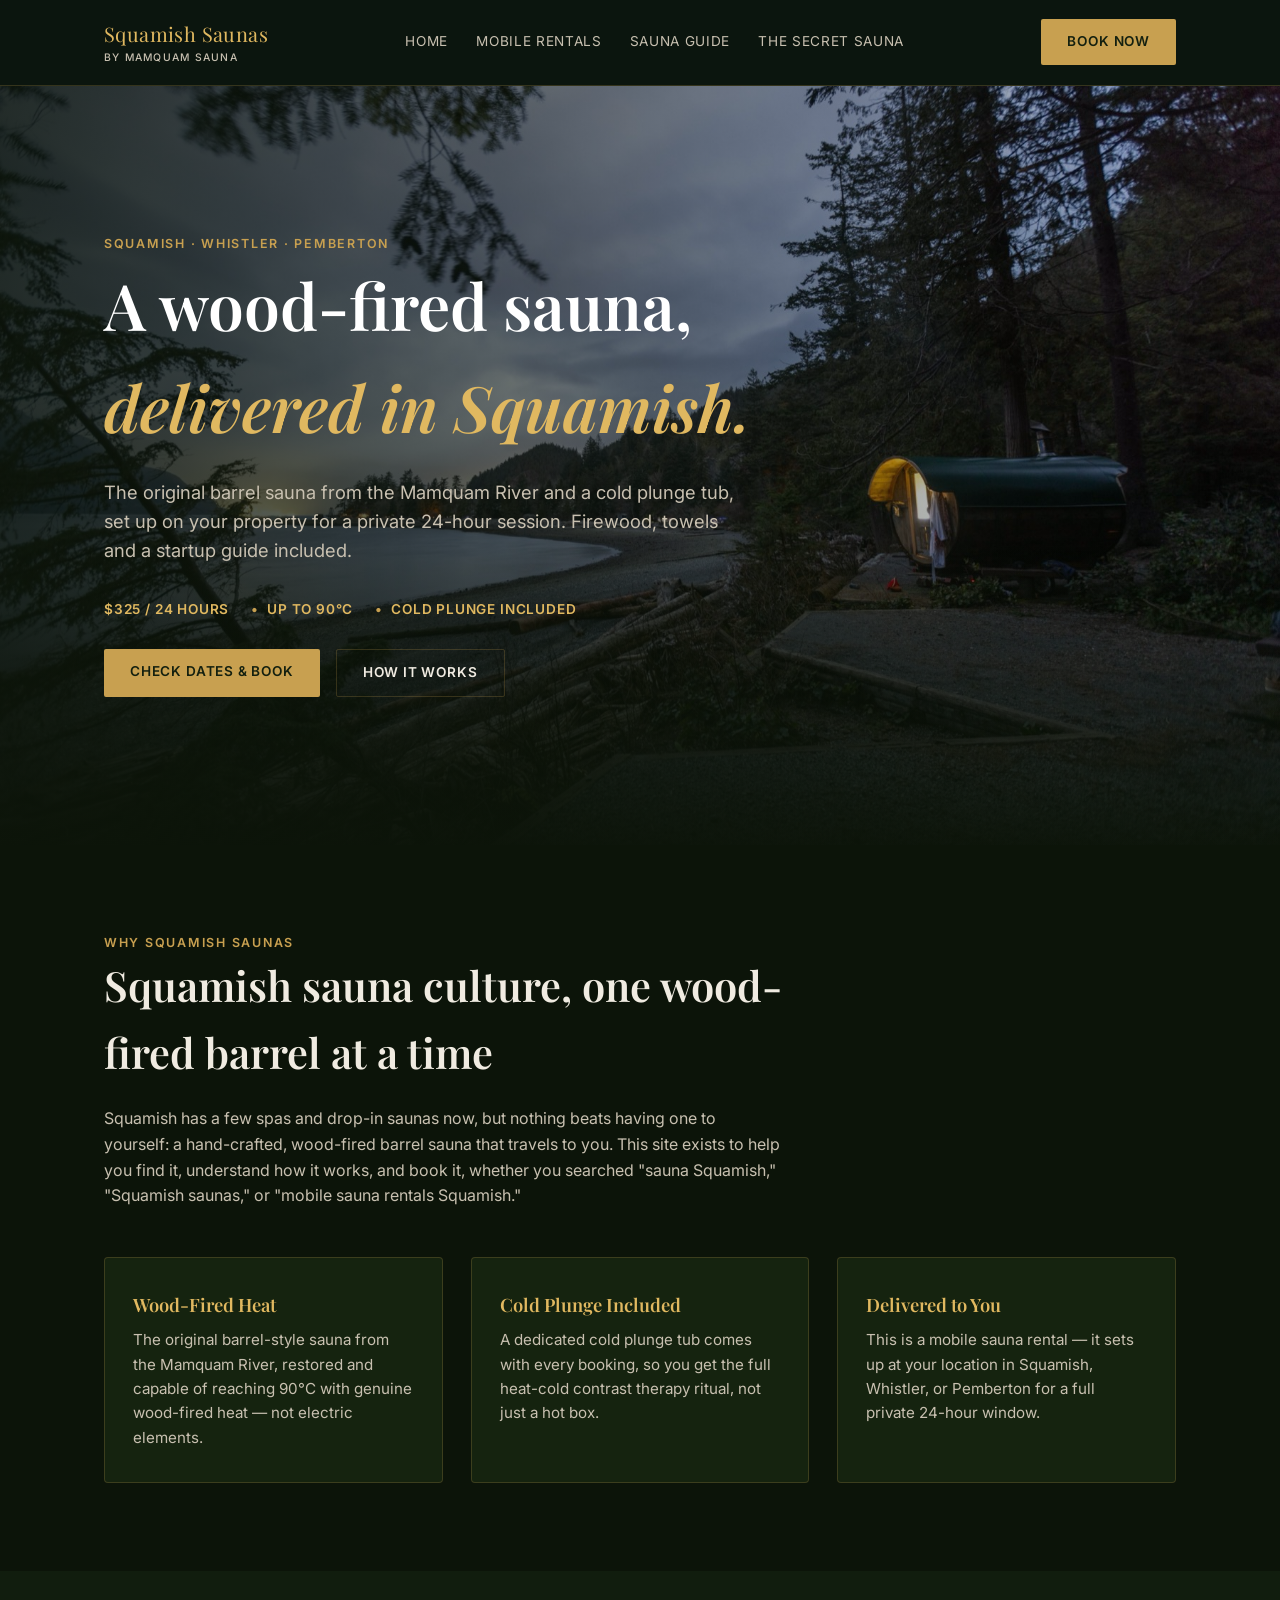
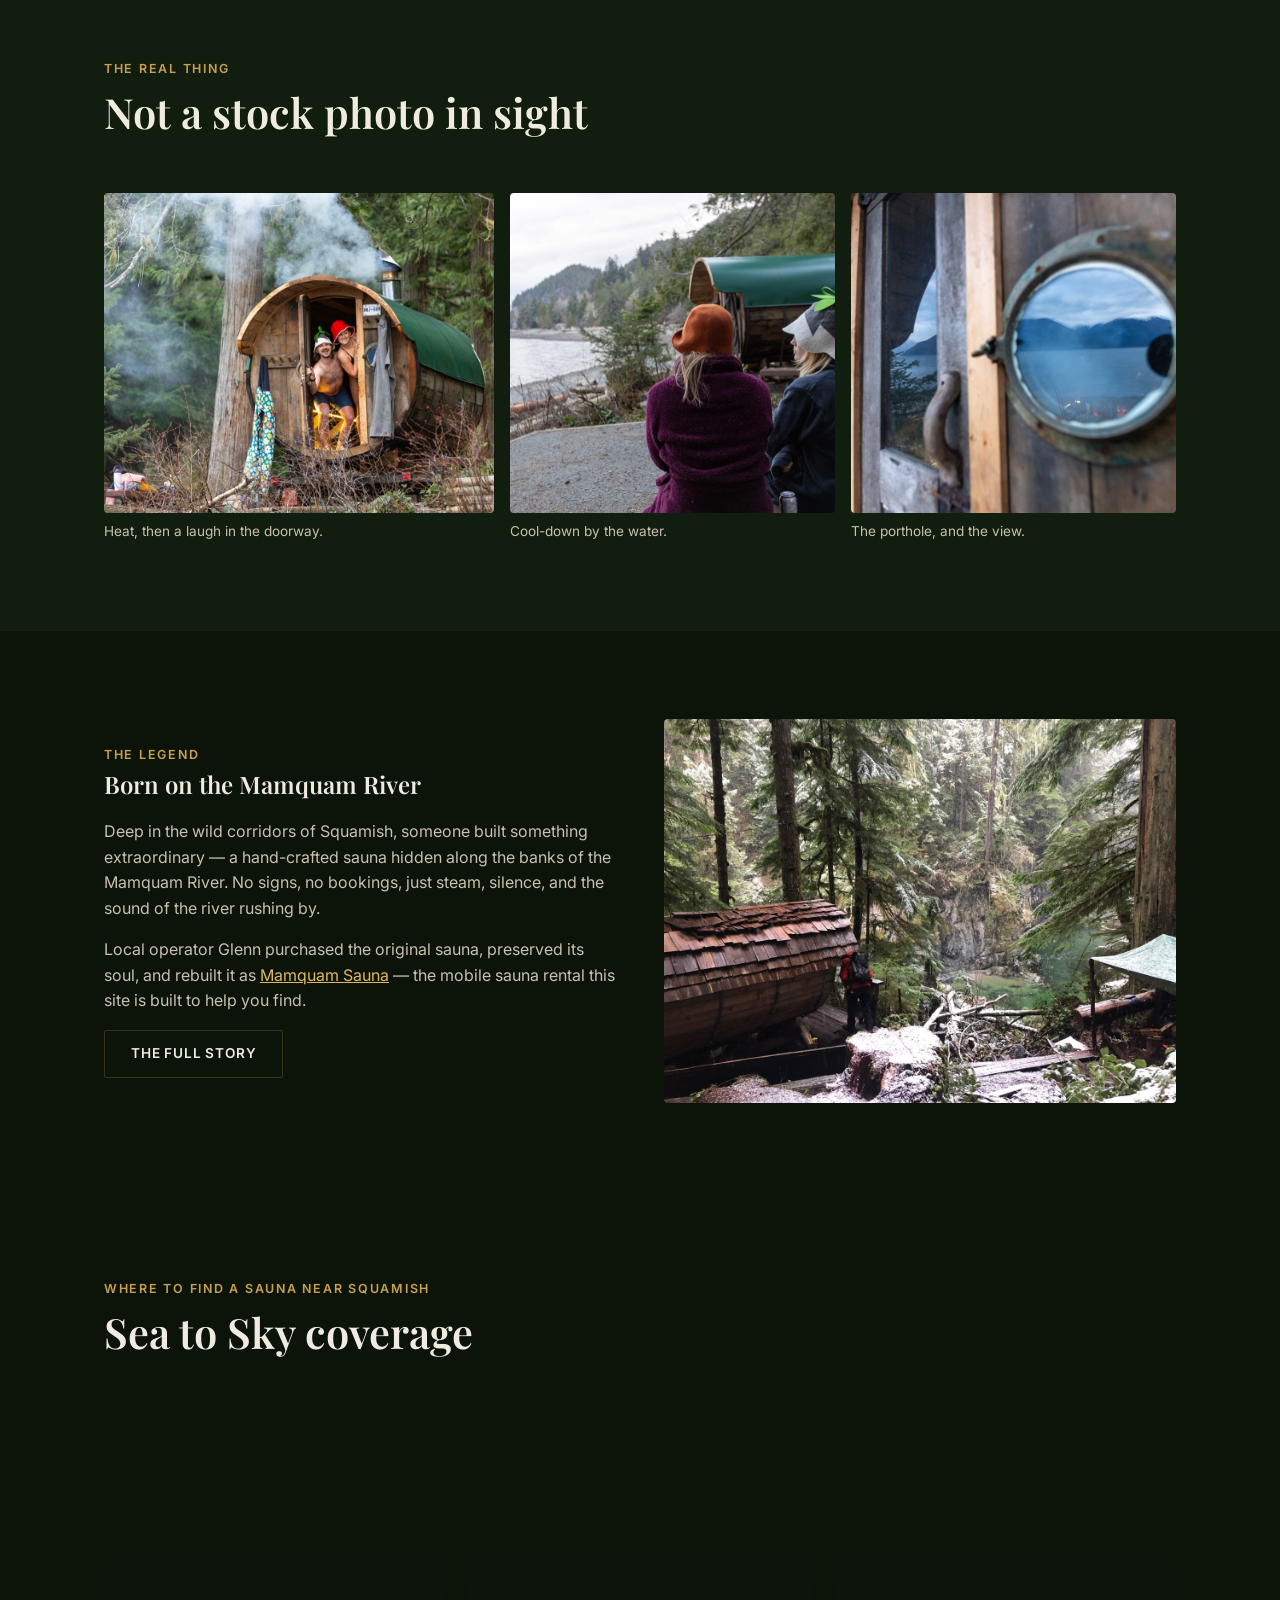
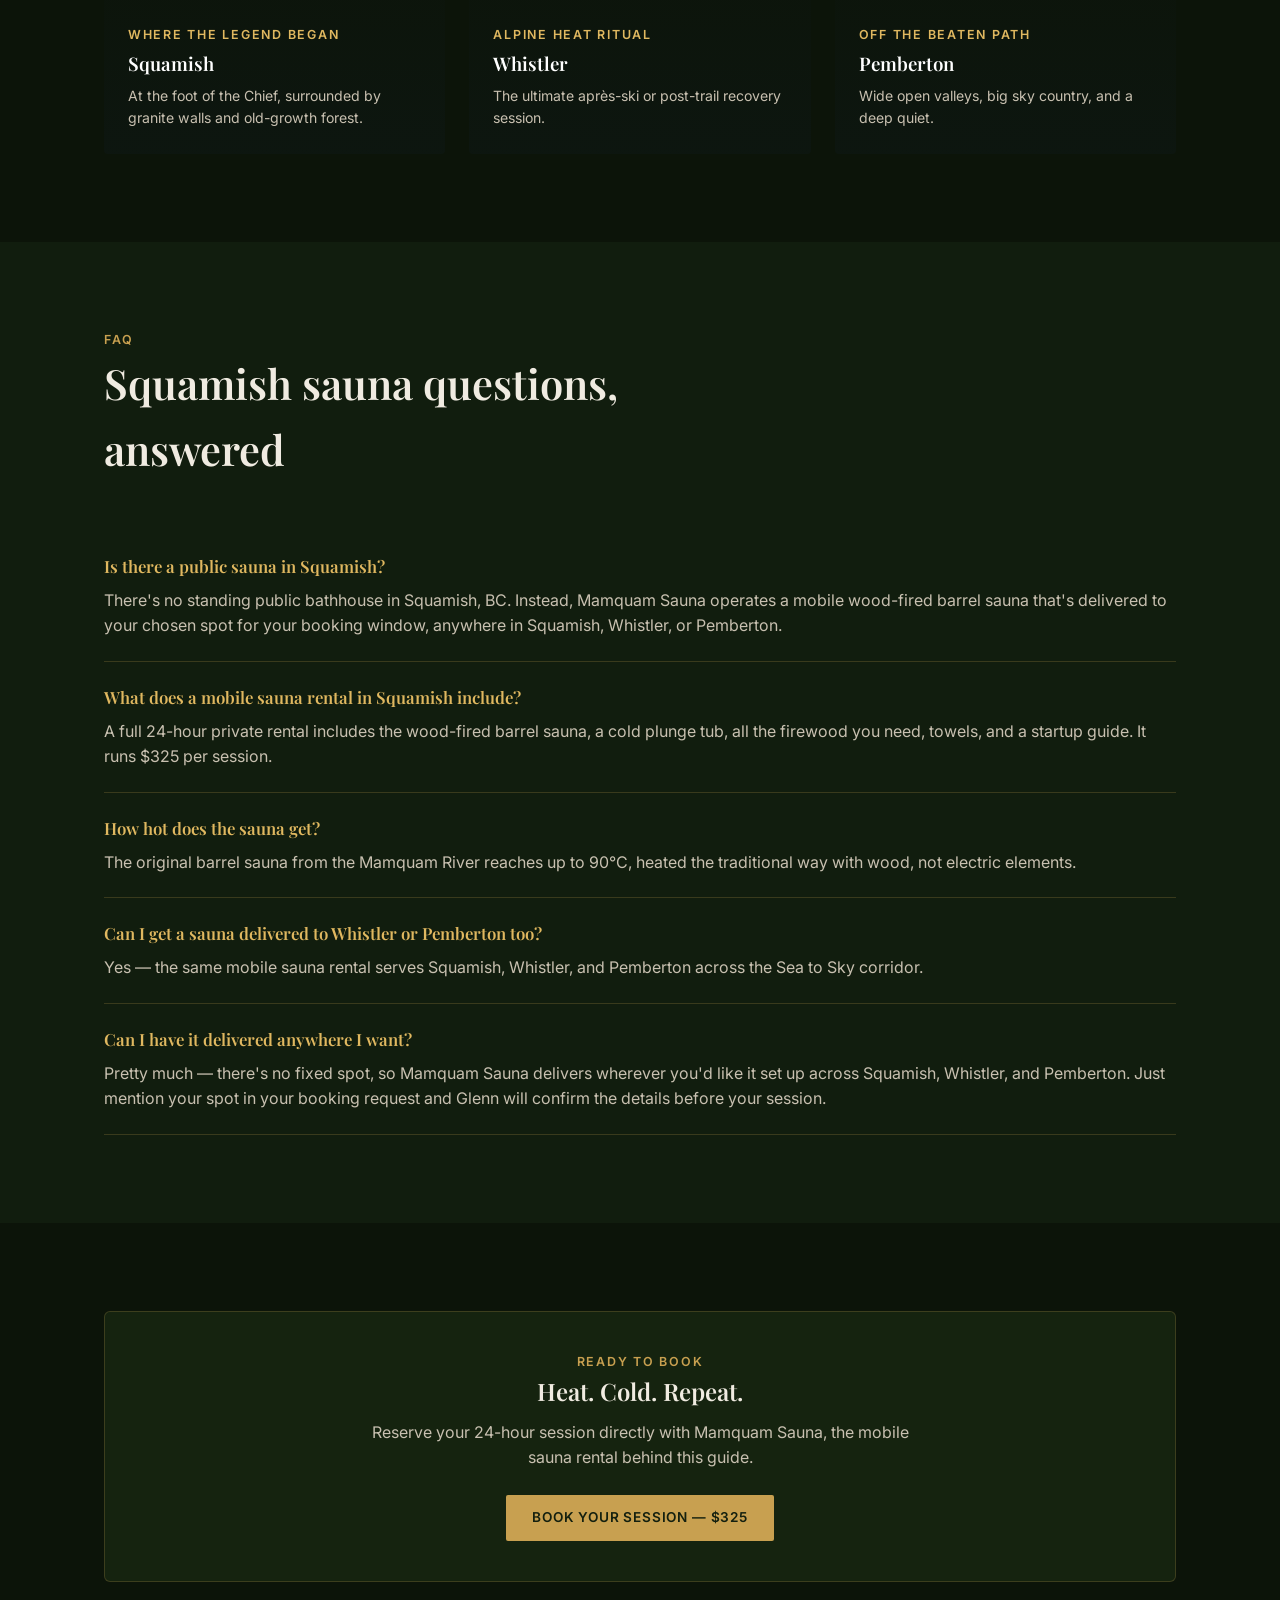
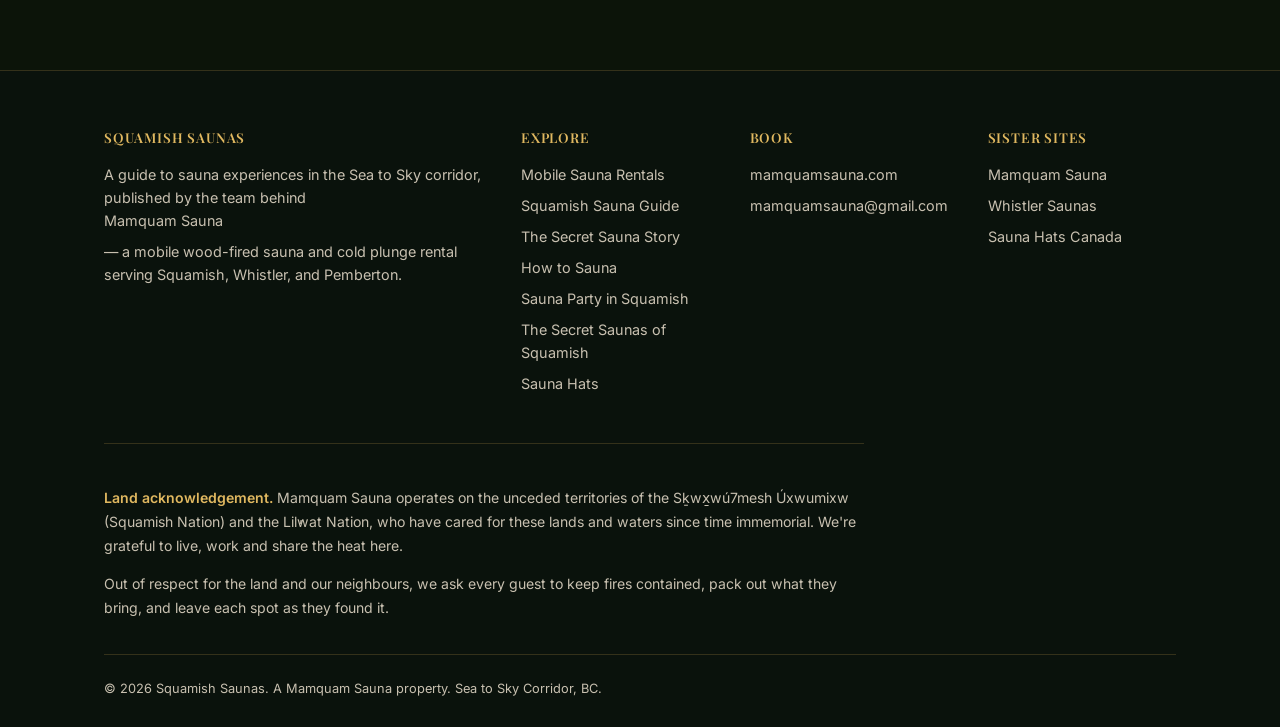
==== commit 6f2f7456: "Update guide: Squamish now has spas and drop-in saunas Co-Authored-By: Claude Opus 5.5 <noreply@anth" ====
--- a/index.html
+++ b/index.html
@@ -68,7 +68,7 @@
     <div class="section-head">
       <div class="eyebrow">Why Squamish Saunas</div>
       <h2>Squamish sauna culture, one wood-fired barrel at a time</h2>
-      <p style="color:var(--text-dim)">Squamish doesn't have a public bathhouse scene — what it has instead is better: a hand-crafted, wood-fired barrel sauna that travels to you. This site exists to help you find it, understand how it works, and book it, whether you searched "sauna Squamish," "Squamish saunas," or "mobile sauna rentals Squamish."</p>
+      <p style="color:var(--text-dim)">Squamish has a few spas and drop-in saunas now, but nothing beats having one to yourself: a hand-crafted, wood-fired barrel sauna that travels to you. This site exists to help you find it, understand how it works, and book it, whether you searched "sauna Squamish," "Squamish saunas," or "mobile sauna rentals Squamish."</p>
     </div>
     <div class="grid-3">
       <div class="card">
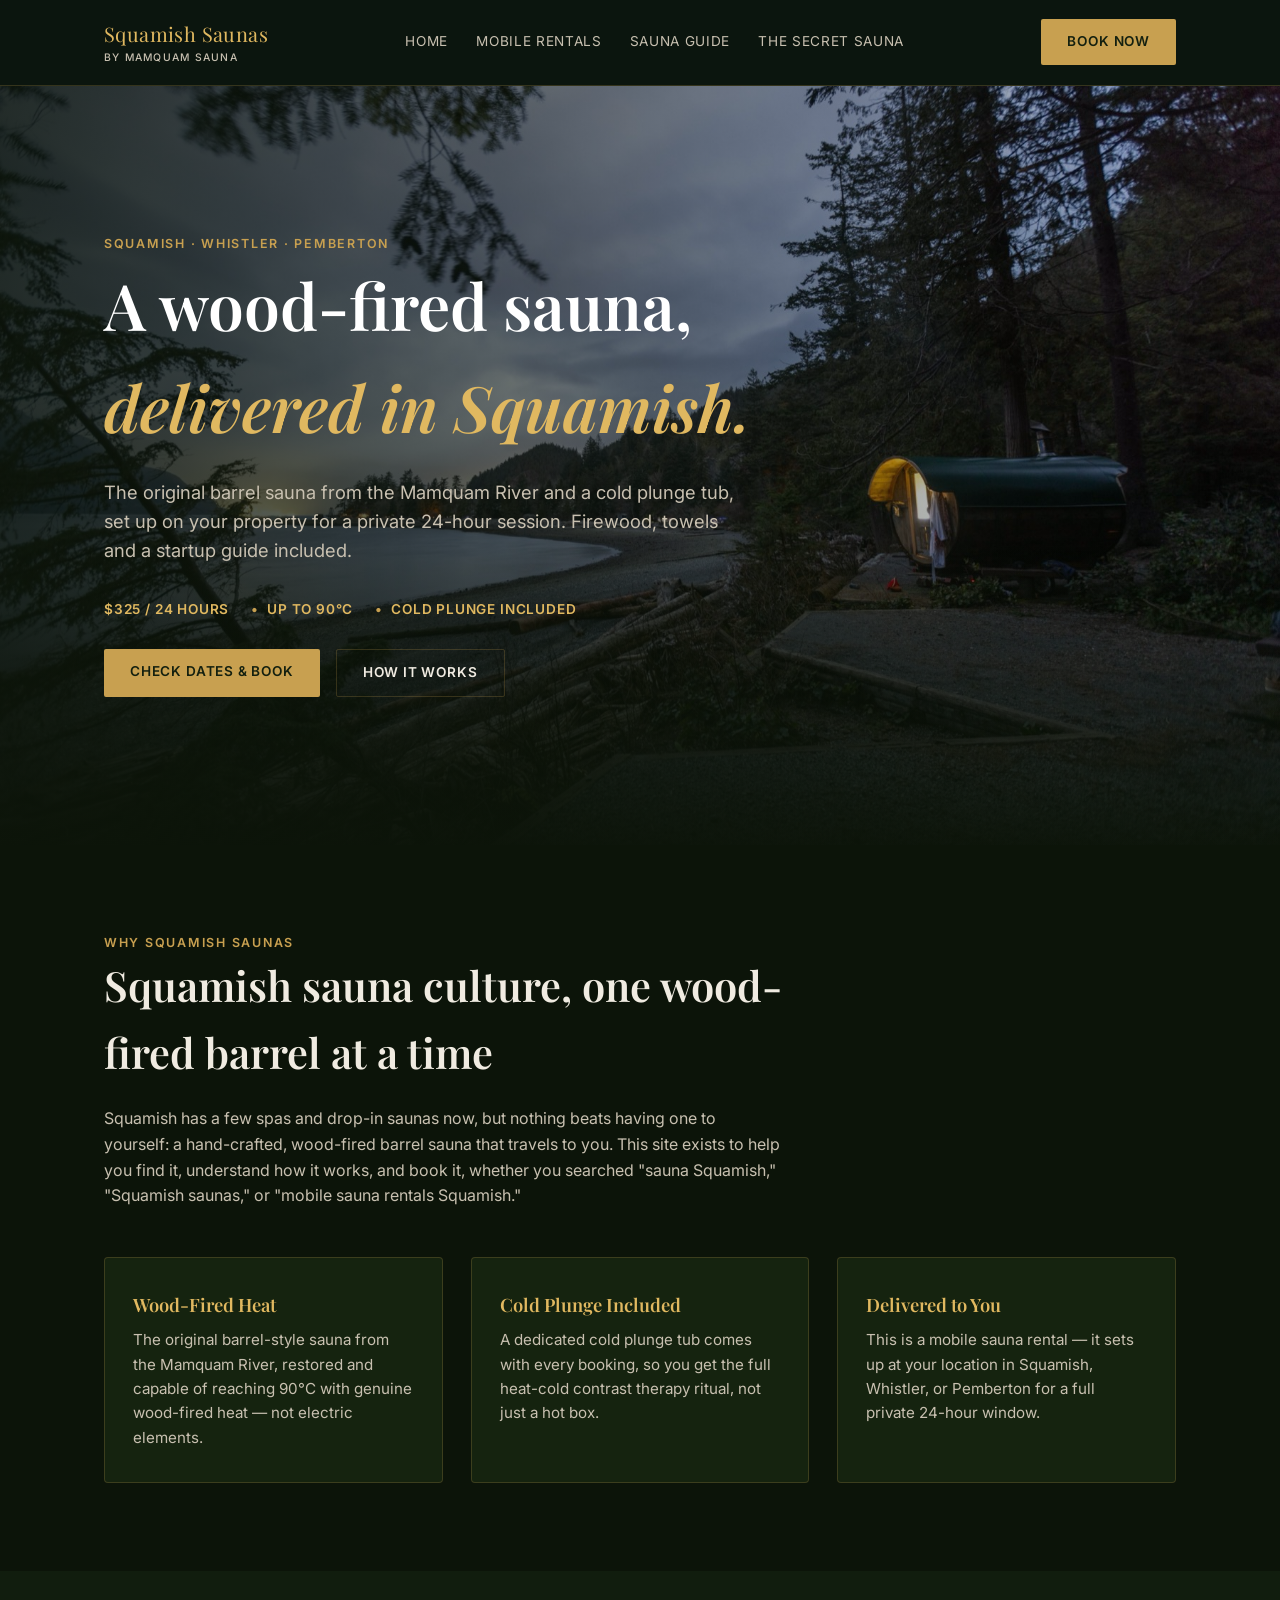
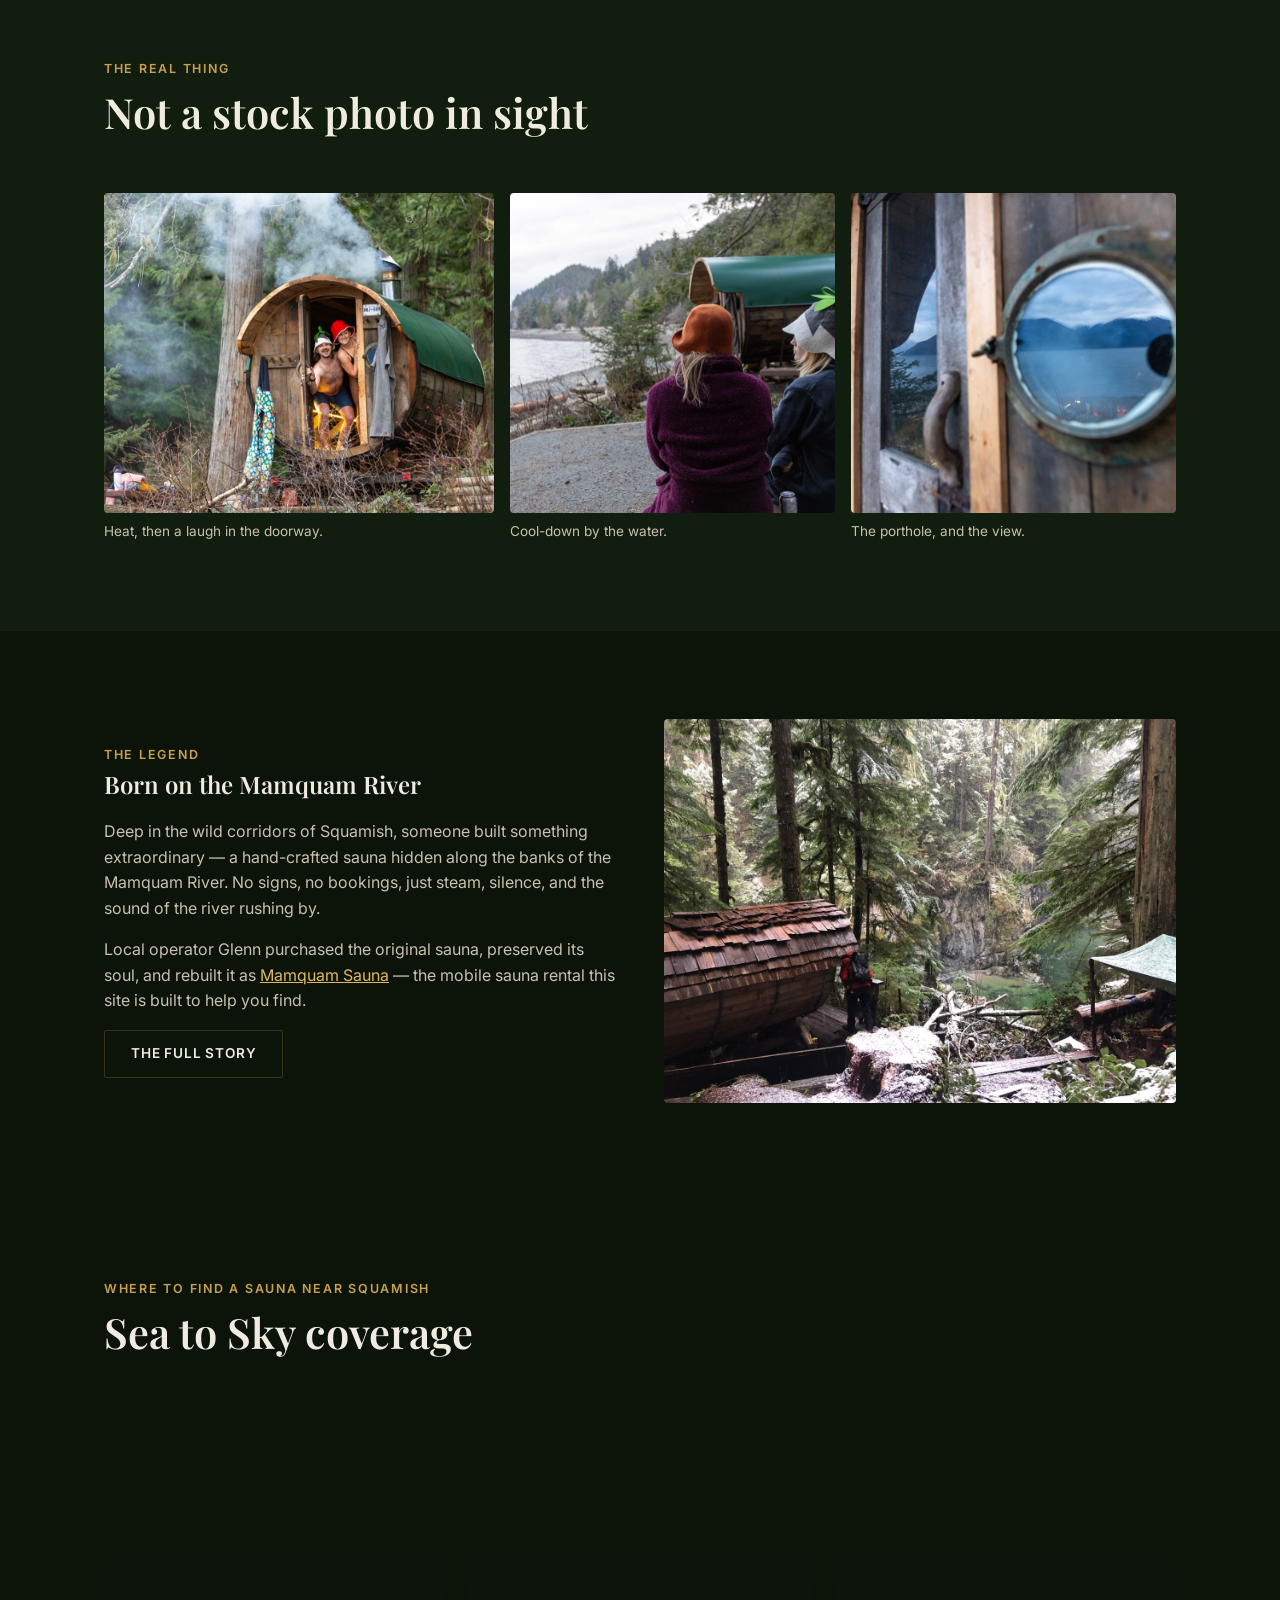
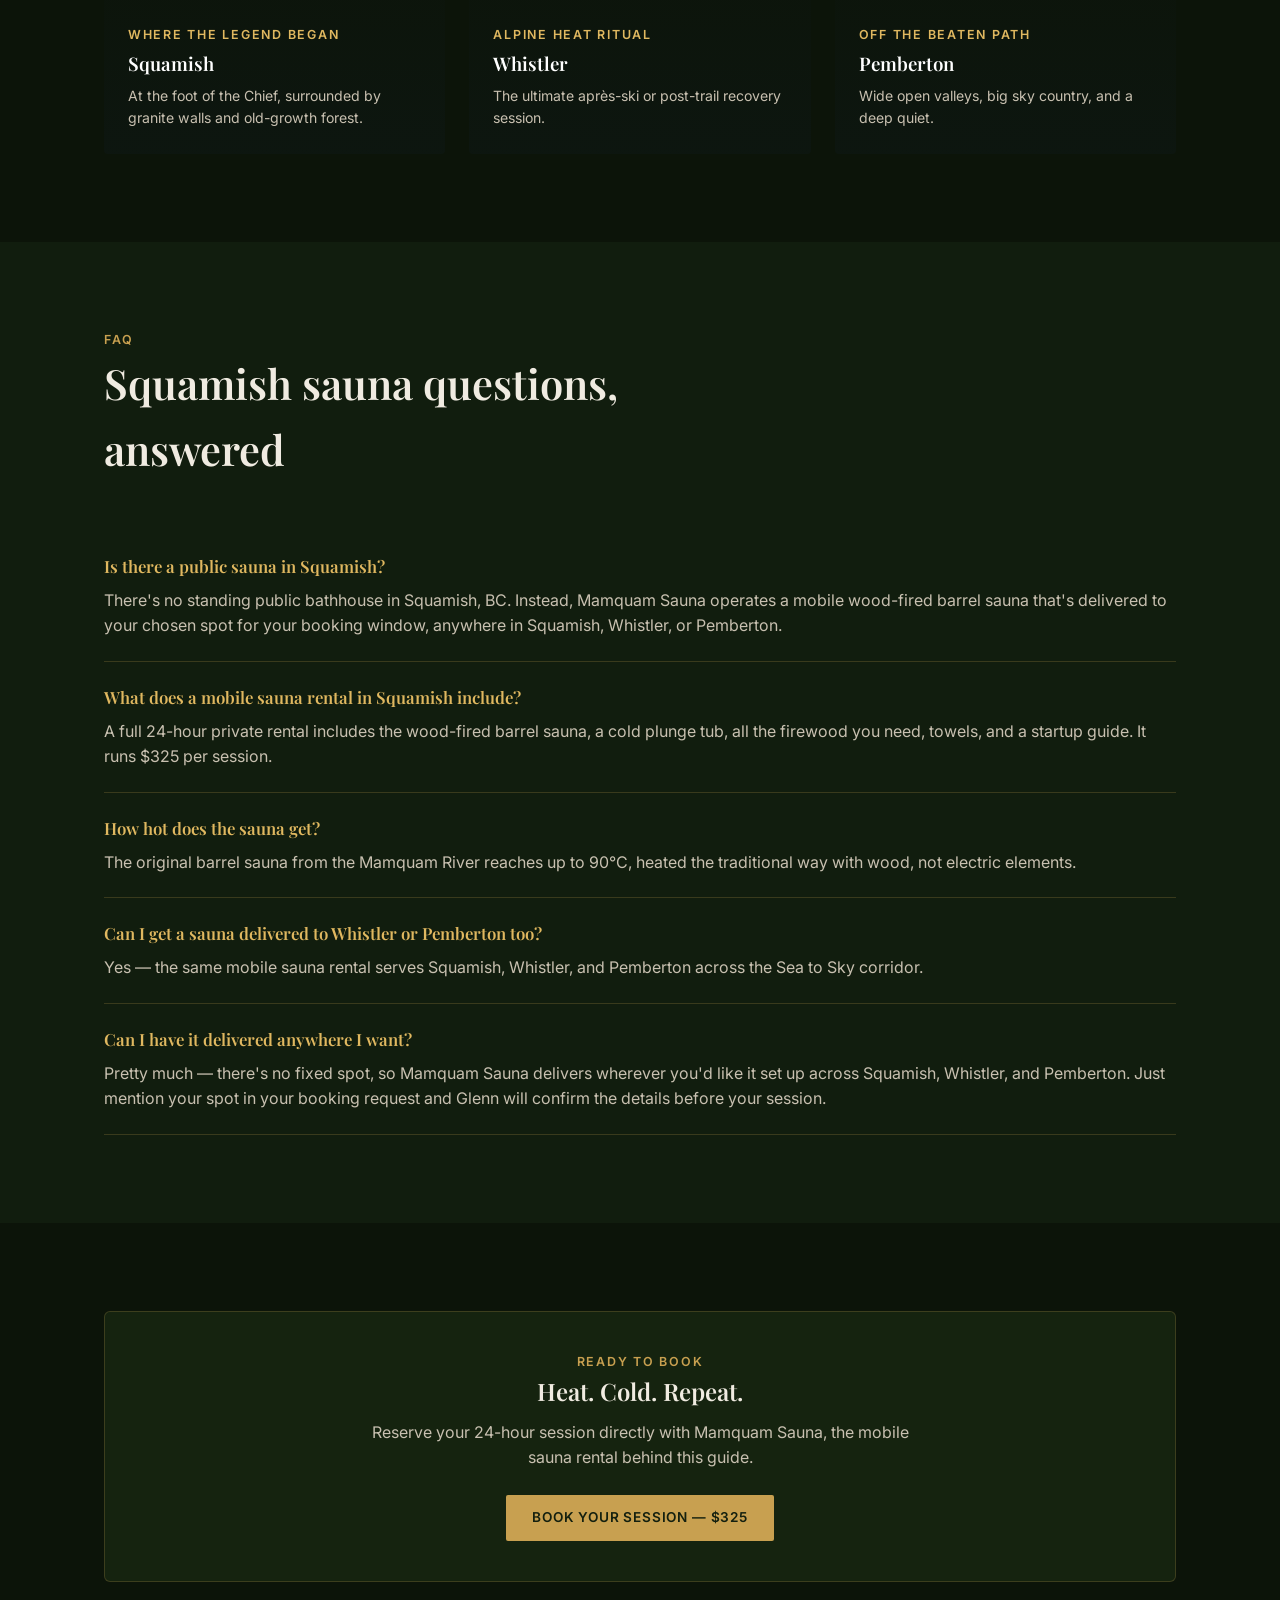
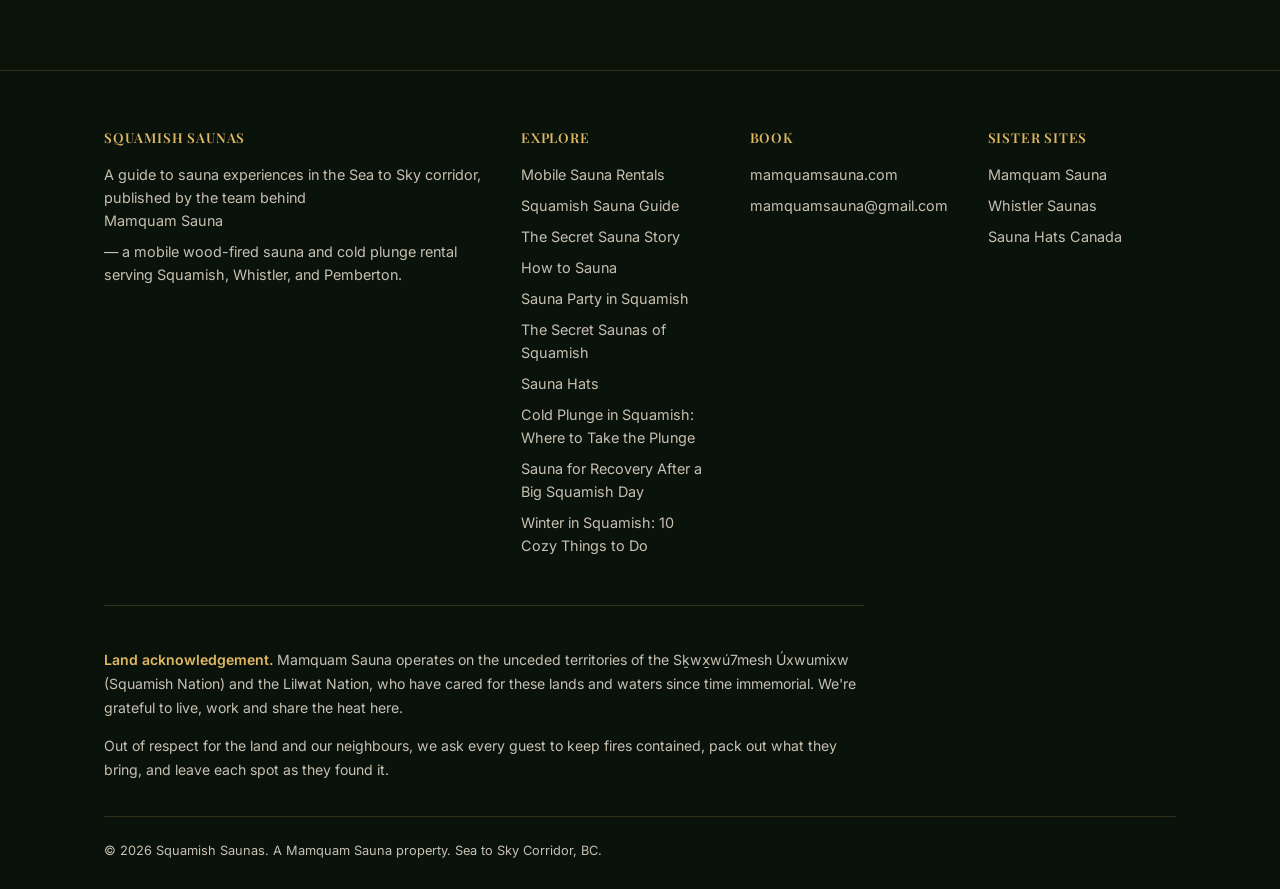
==== commit 482fd084: "Add guides: cold plunge in Squamish, sauna recovery after climbing/biking, winter in Squamish Co-Aut" ====
--- a/index.html
+++ b/index.html
@@ -190,6 +190,9 @@
         <a href="sauna-party-squamish.html">Sauna Party in Squamish</a>
         <a href="secret-saunas-squamish.html">The Secret Saunas of Squamish</a>
         <a href="sauna-hats-guide.html">Sauna Hats</a>
+        <a href="cold-plunge-squamish.html">Cold Plunge in Squamish: Where to Take the Plunge</a>
+        <a href="sauna-recovery-climbing-biking-squamish.html">Sauna for Recovery After a Big Squamish Day</a>
+        <a href="winter-in-squamish-things-to-do.html">Winter in Squamish: 10 Cozy Things to Do</a>
       </div>
       <div>
         <h4>Book</h4>
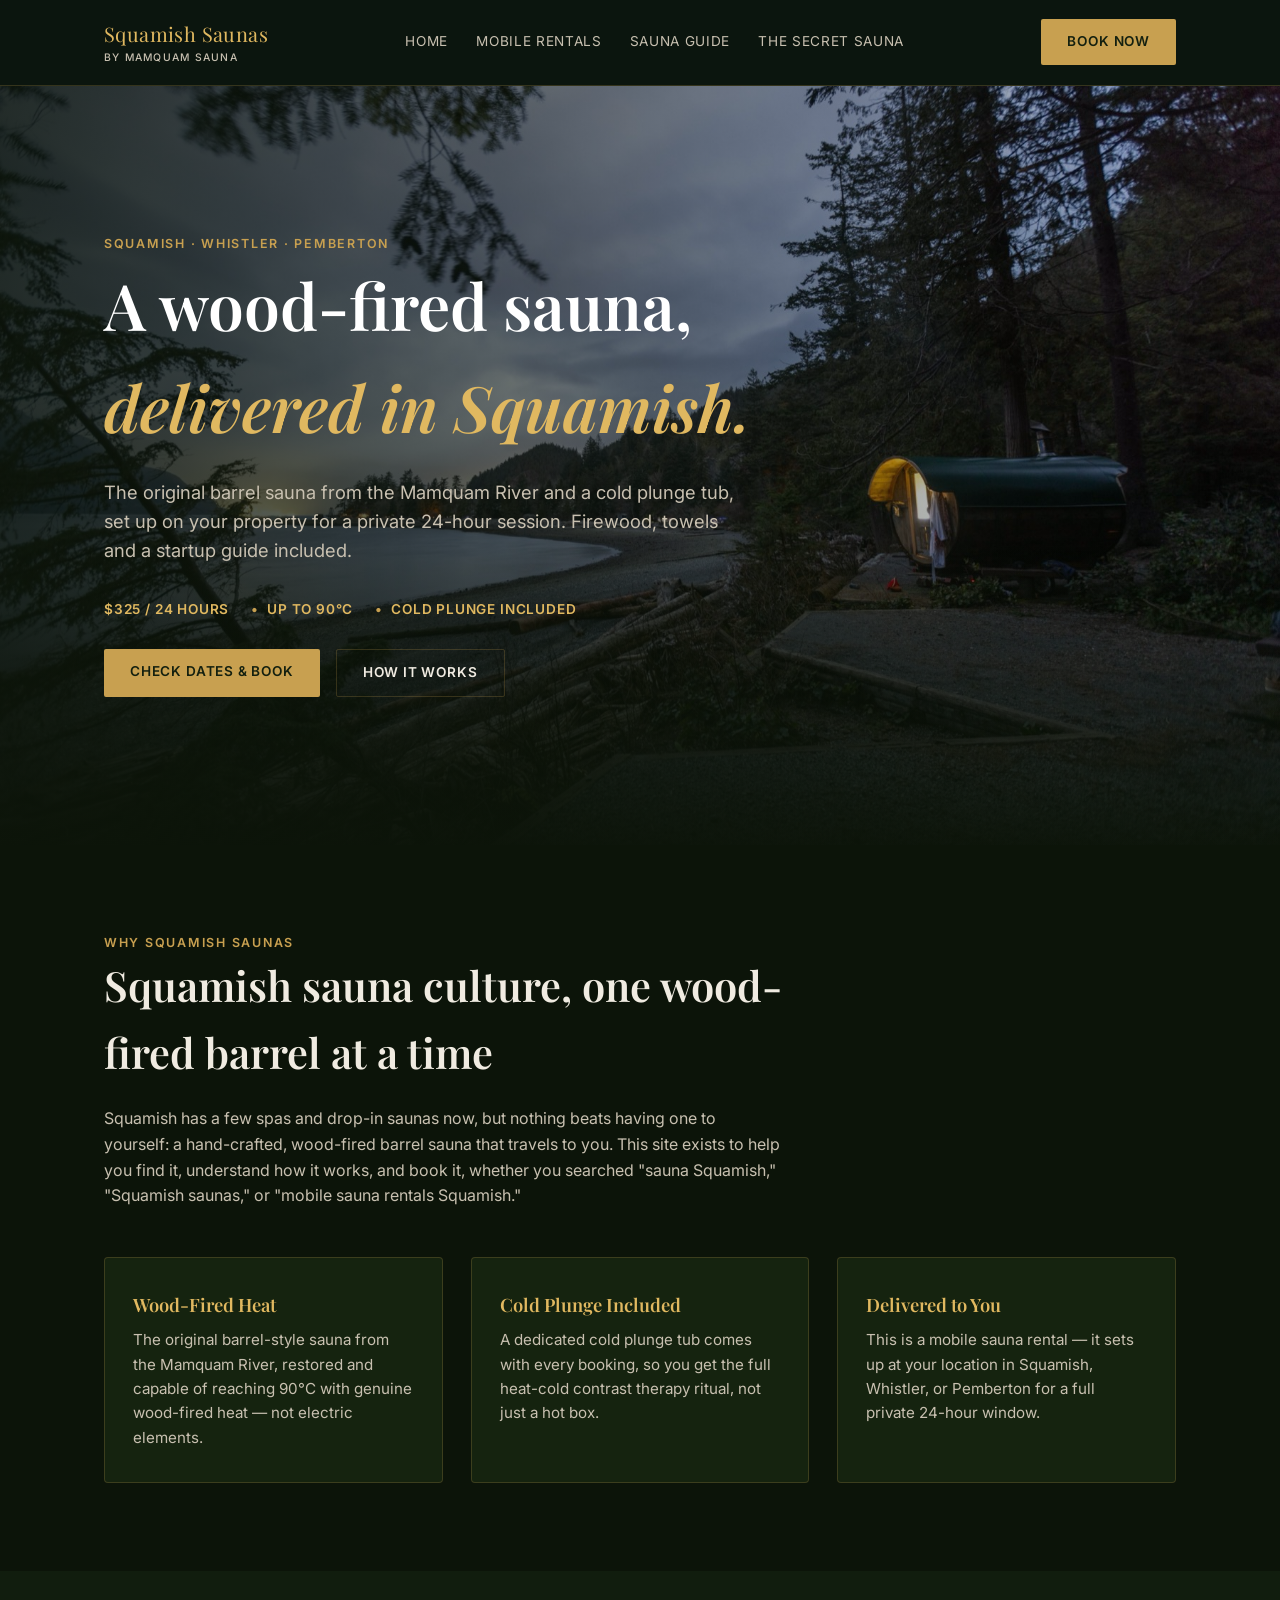
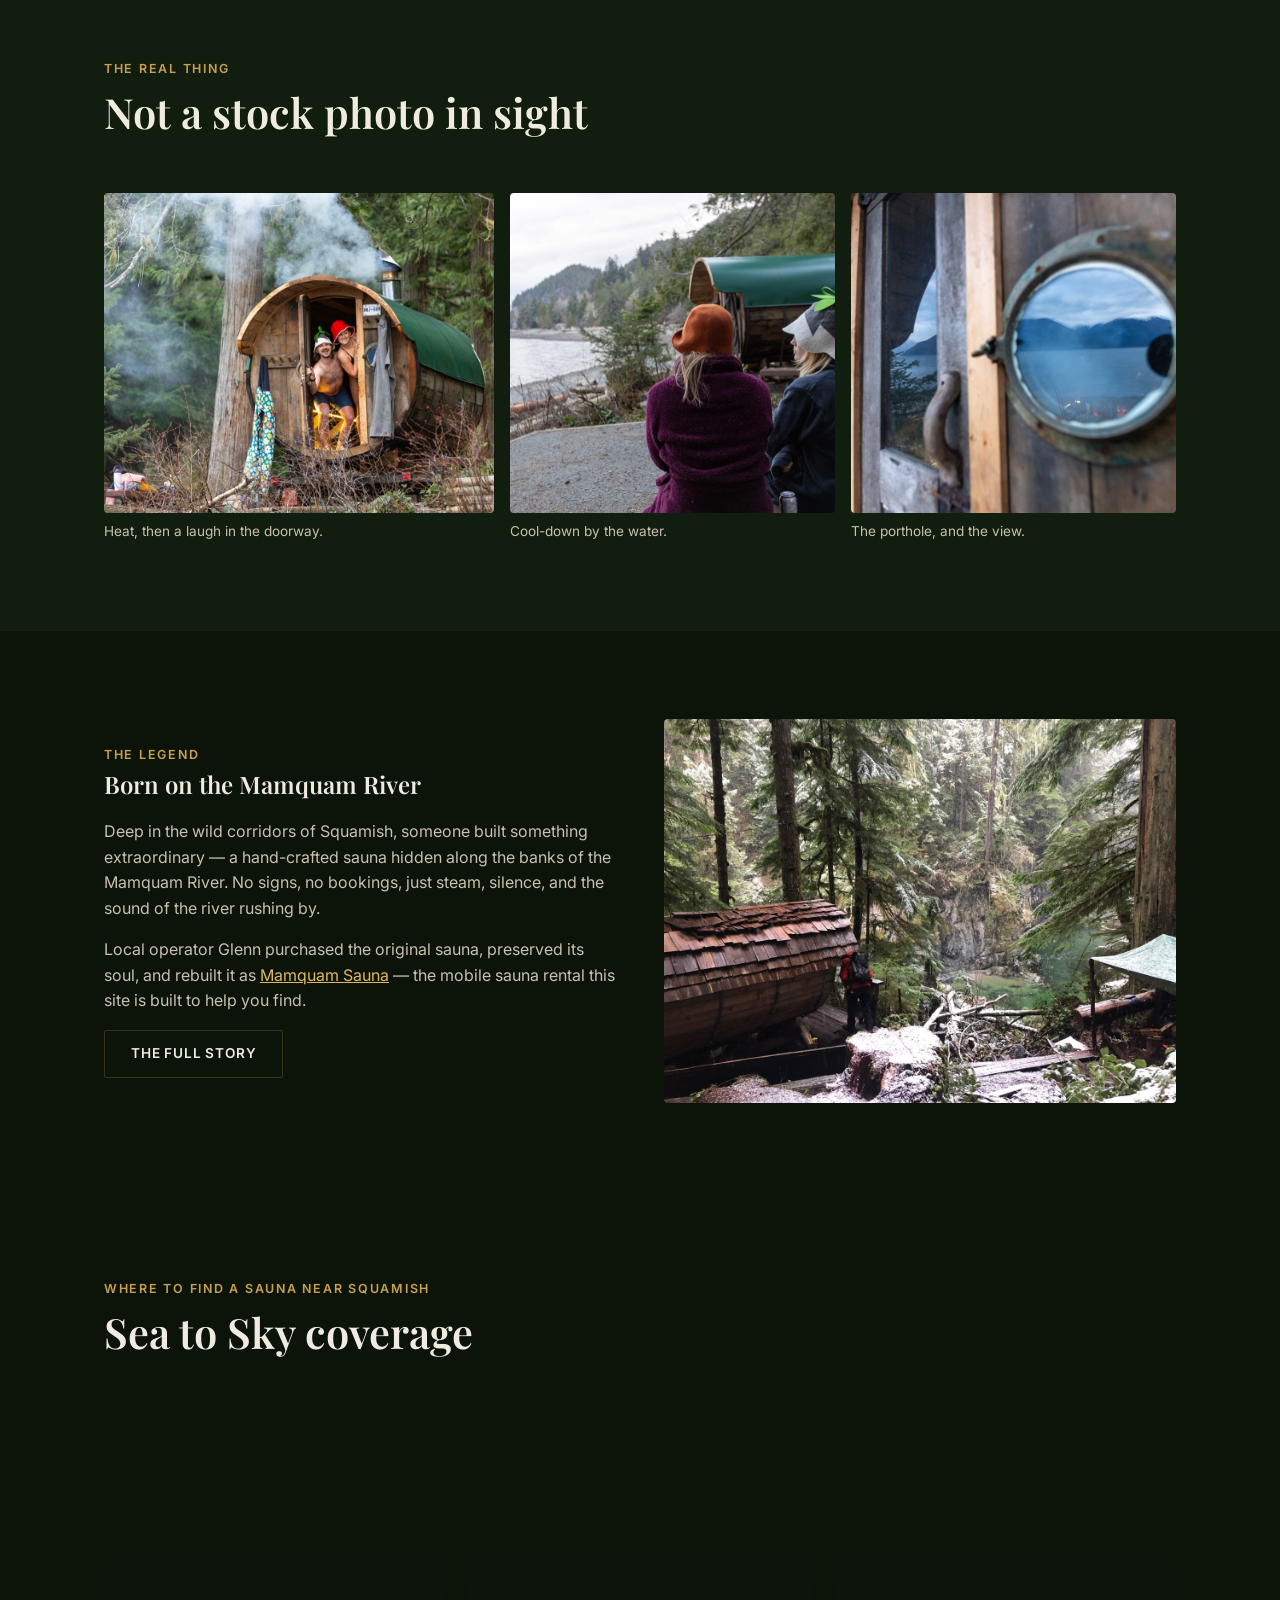
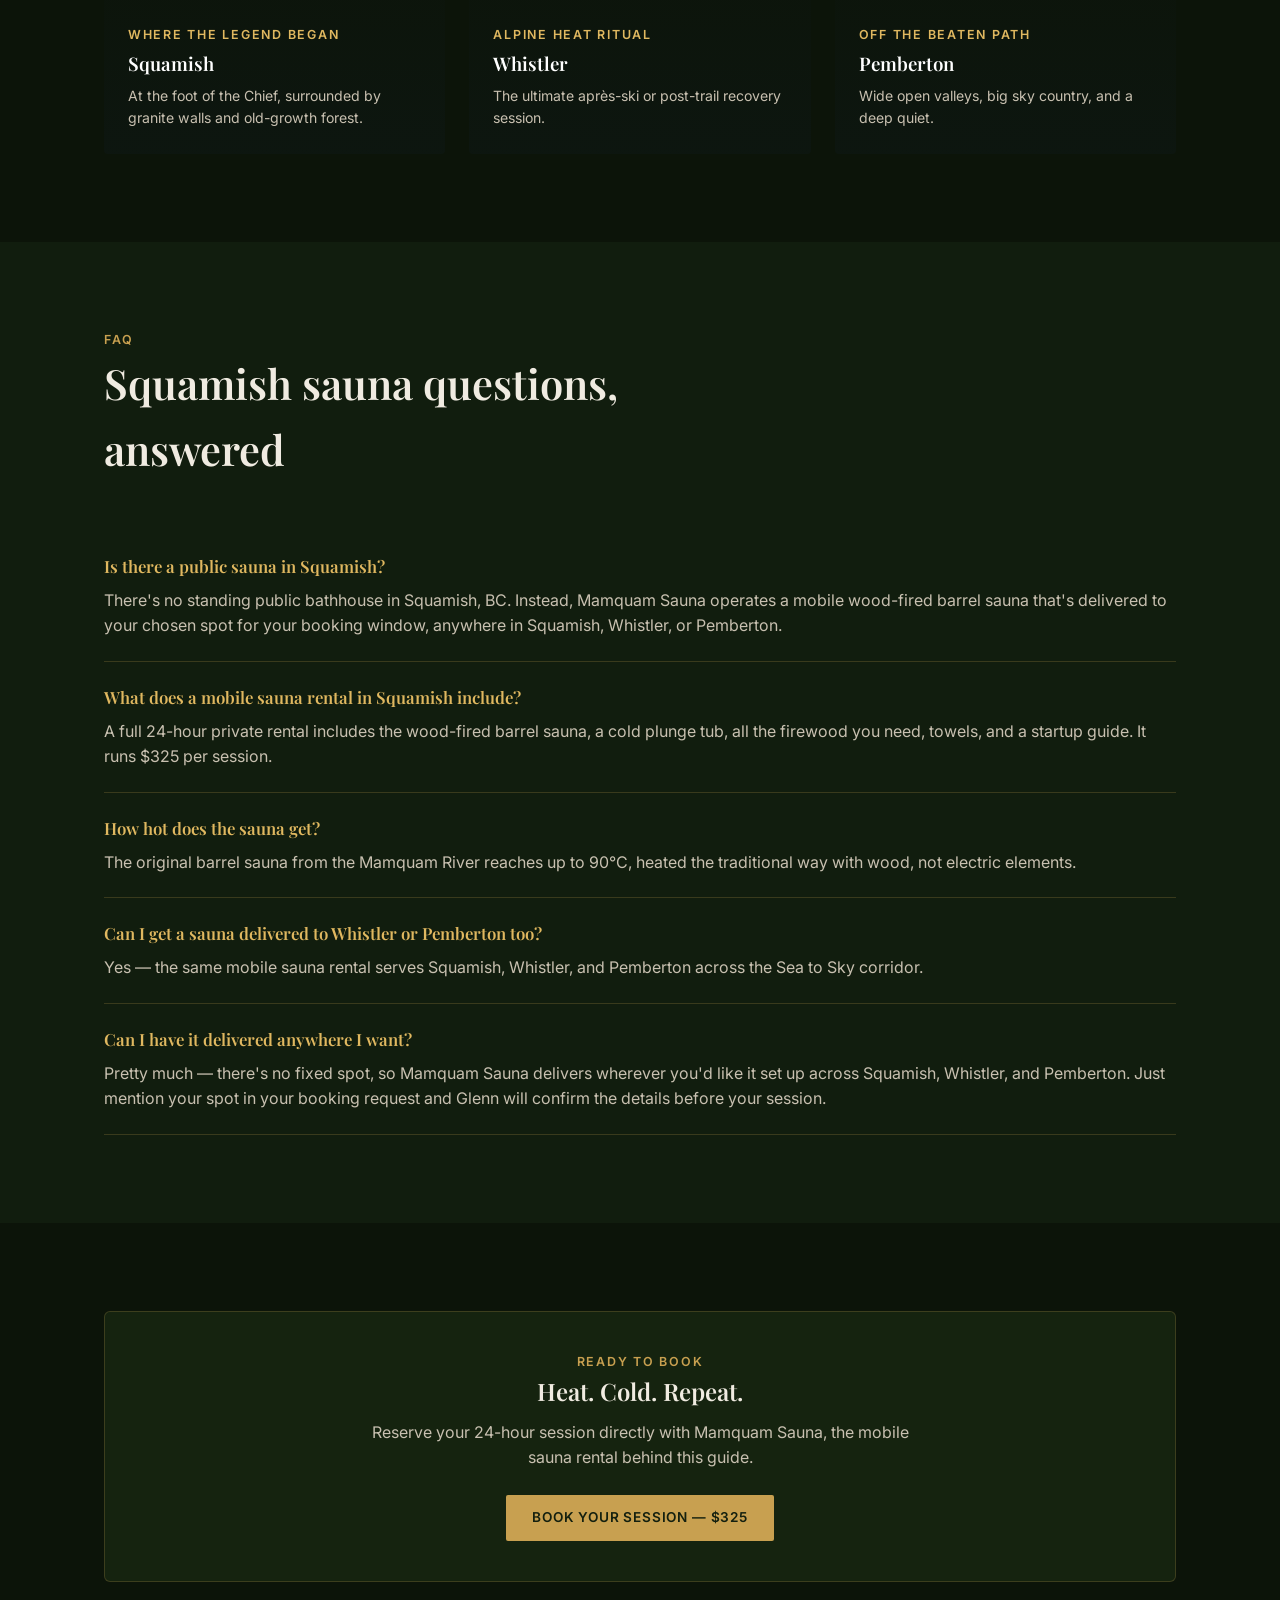
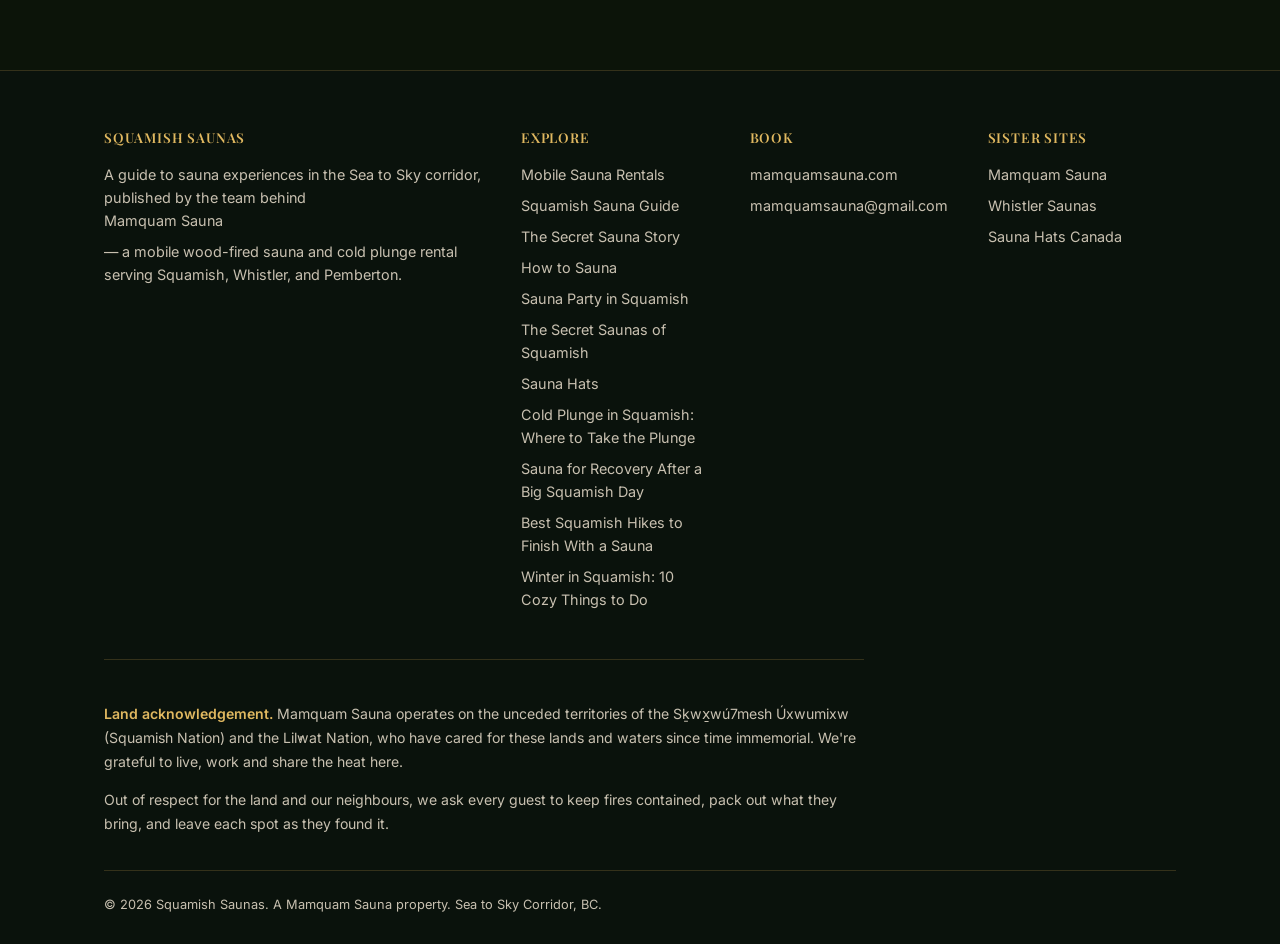
==== commit b8fac4a5: "Add new blog posts with photography Co-Authored-By: Claude Sonnet 5.5 <noreply@anthropic.com>" ====
--- a/index.html
+++ b/index.html
@@ -192,6 +192,7 @@
         <a href="sauna-hats-guide.html">Sauna Hats</a>
         <a href="cold-plunge-squamish.html">Cold Plunge in Squamish: Where to Take the Plunge</a>
         <a href="sauna-recovery-climbing-biking-squamish.html">Sauna for Recovery After a Big Squamish Day</a>
+        <a href="best-squamish-hikes-to-finish-with-a-sauna.html">Best Squamish Hikes to Finish With a Sauna</a>
         <a href="winter-in-squamish-things-to-do.html">Winter in Squamish: 10 Cozy Things to Do</a>
       </div>
       <div>
